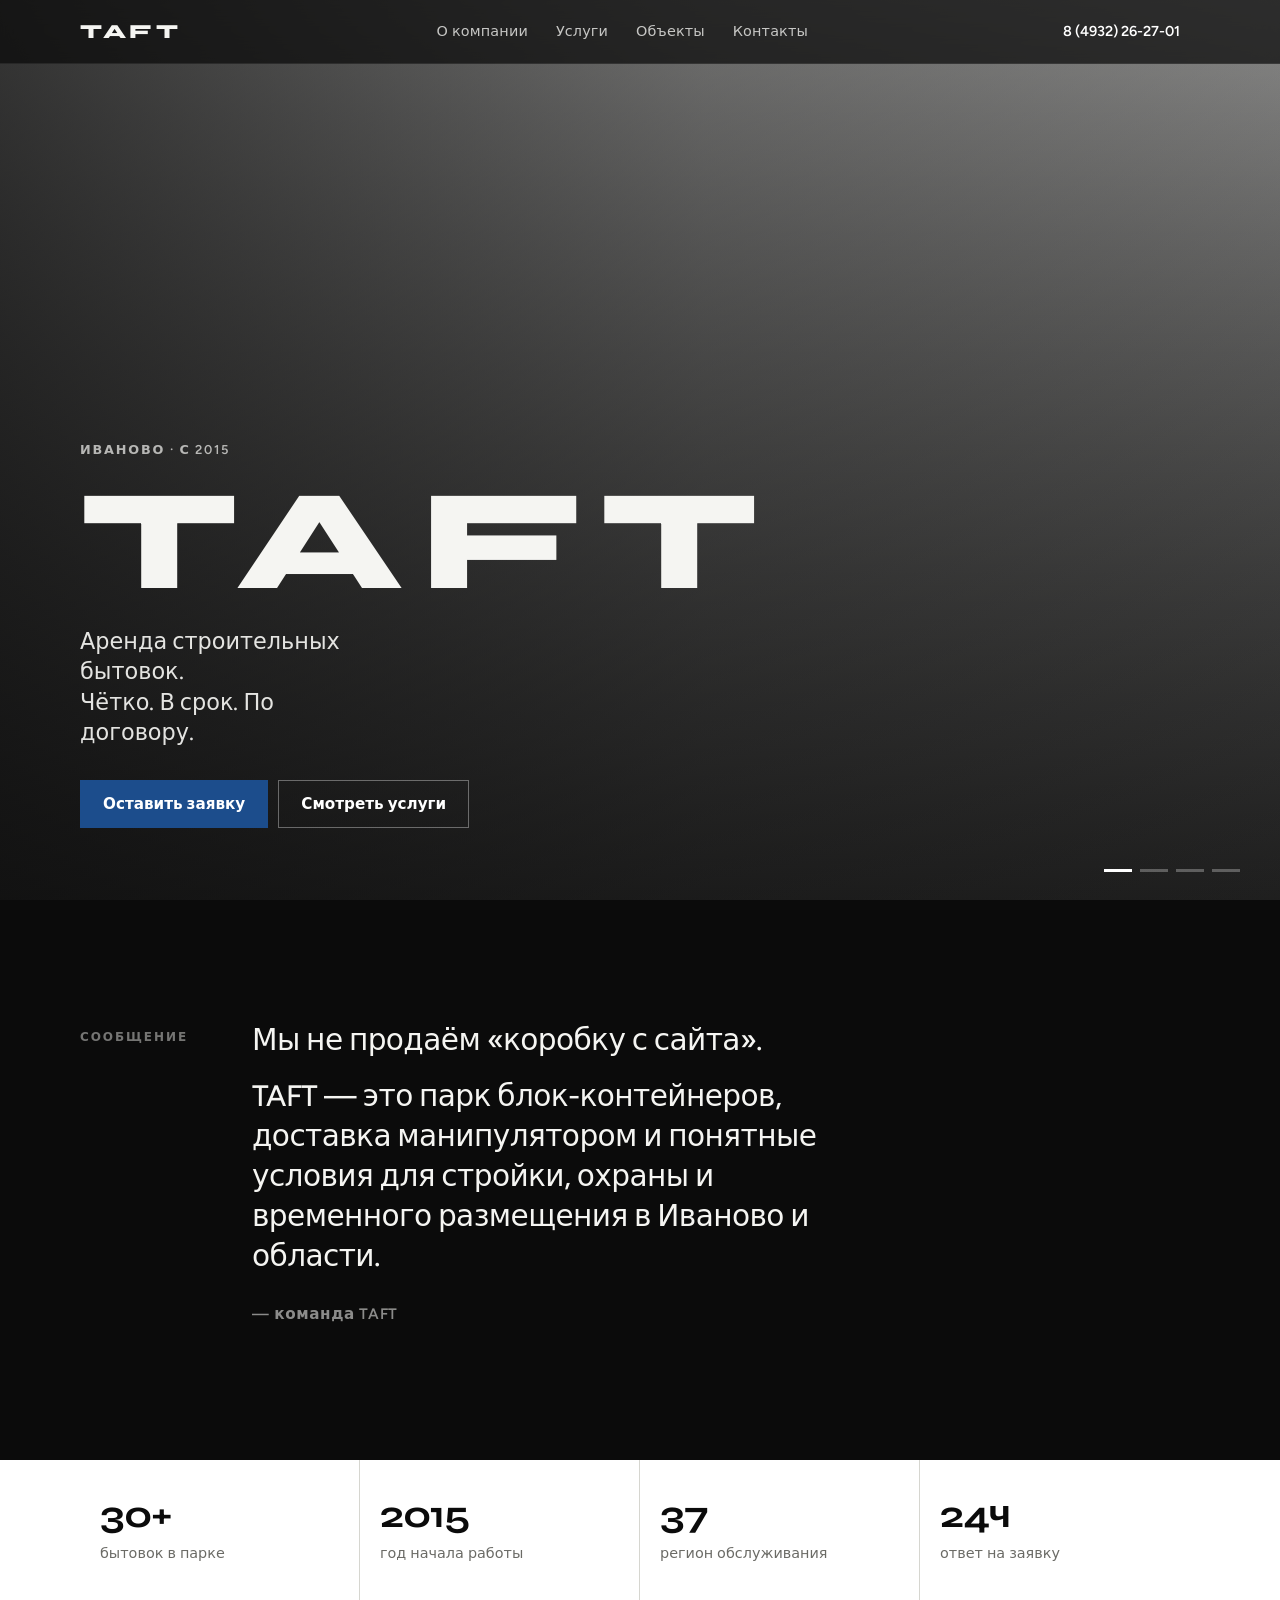
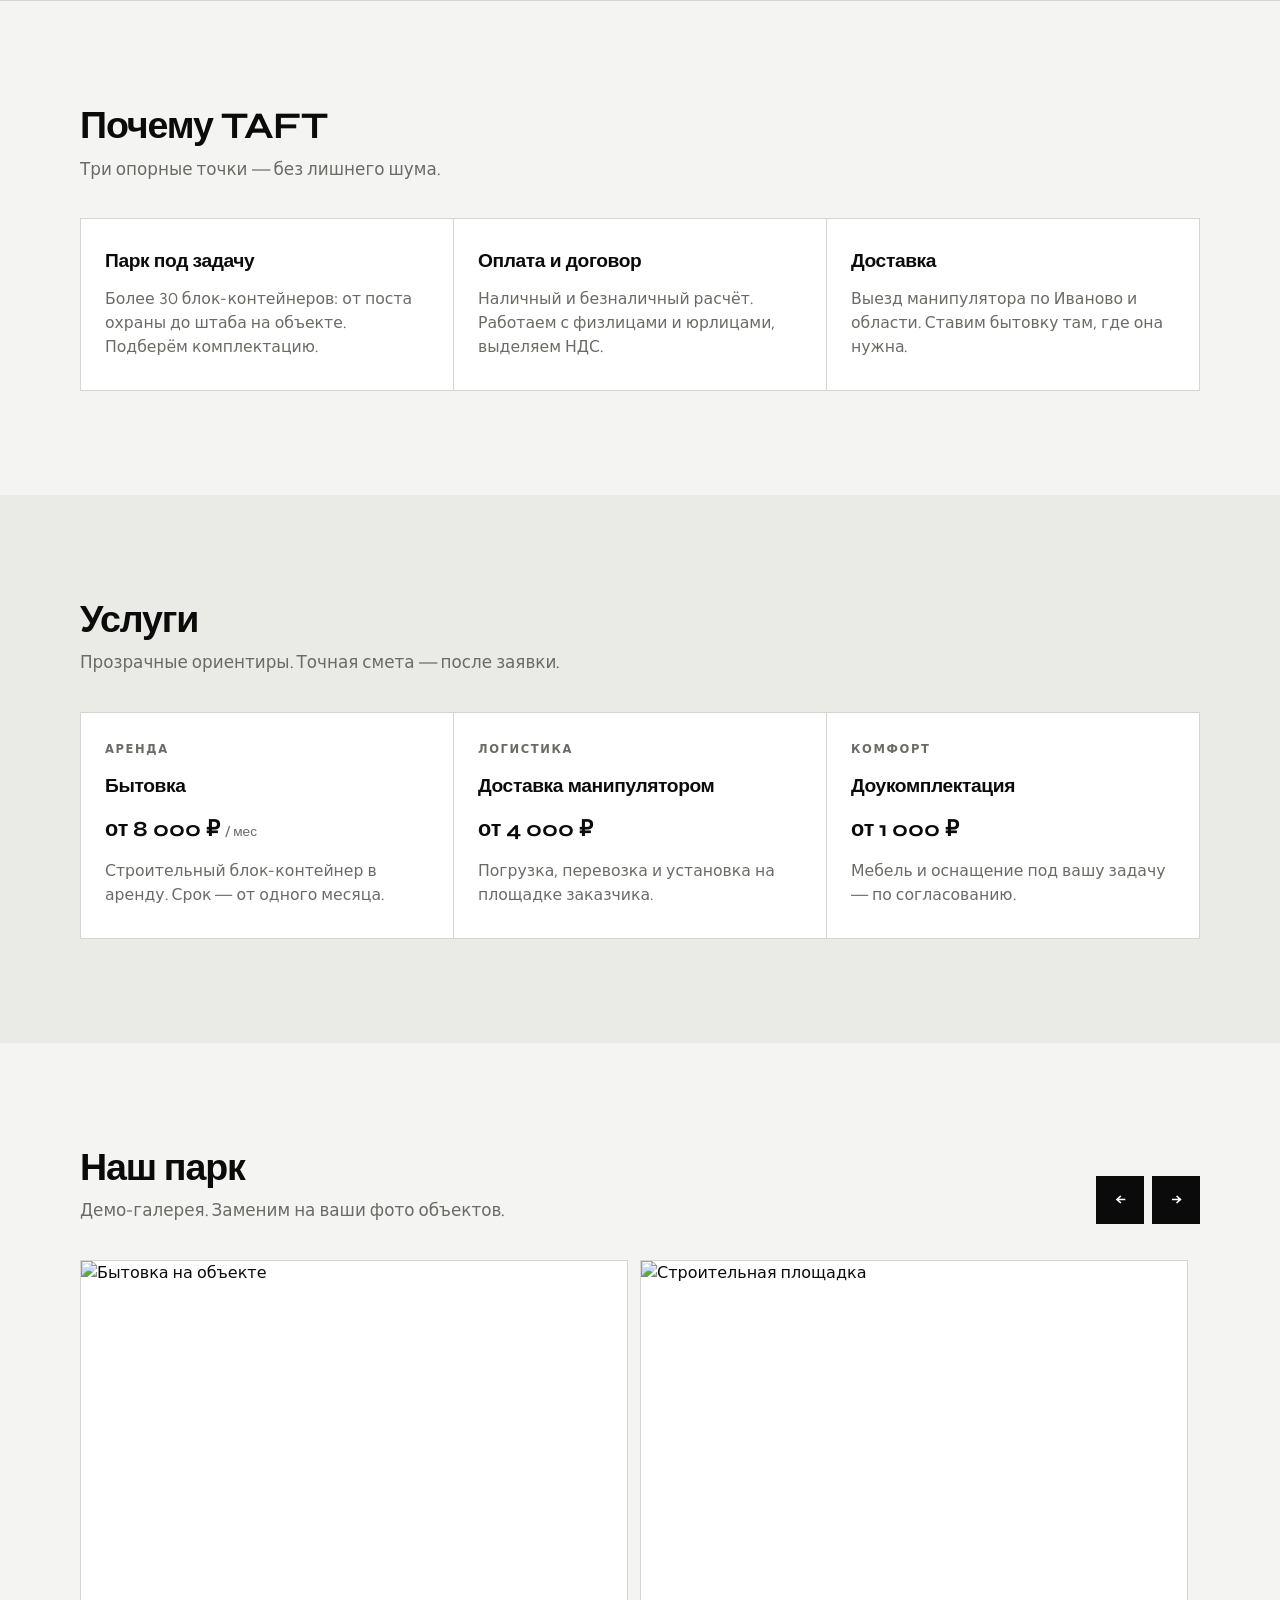
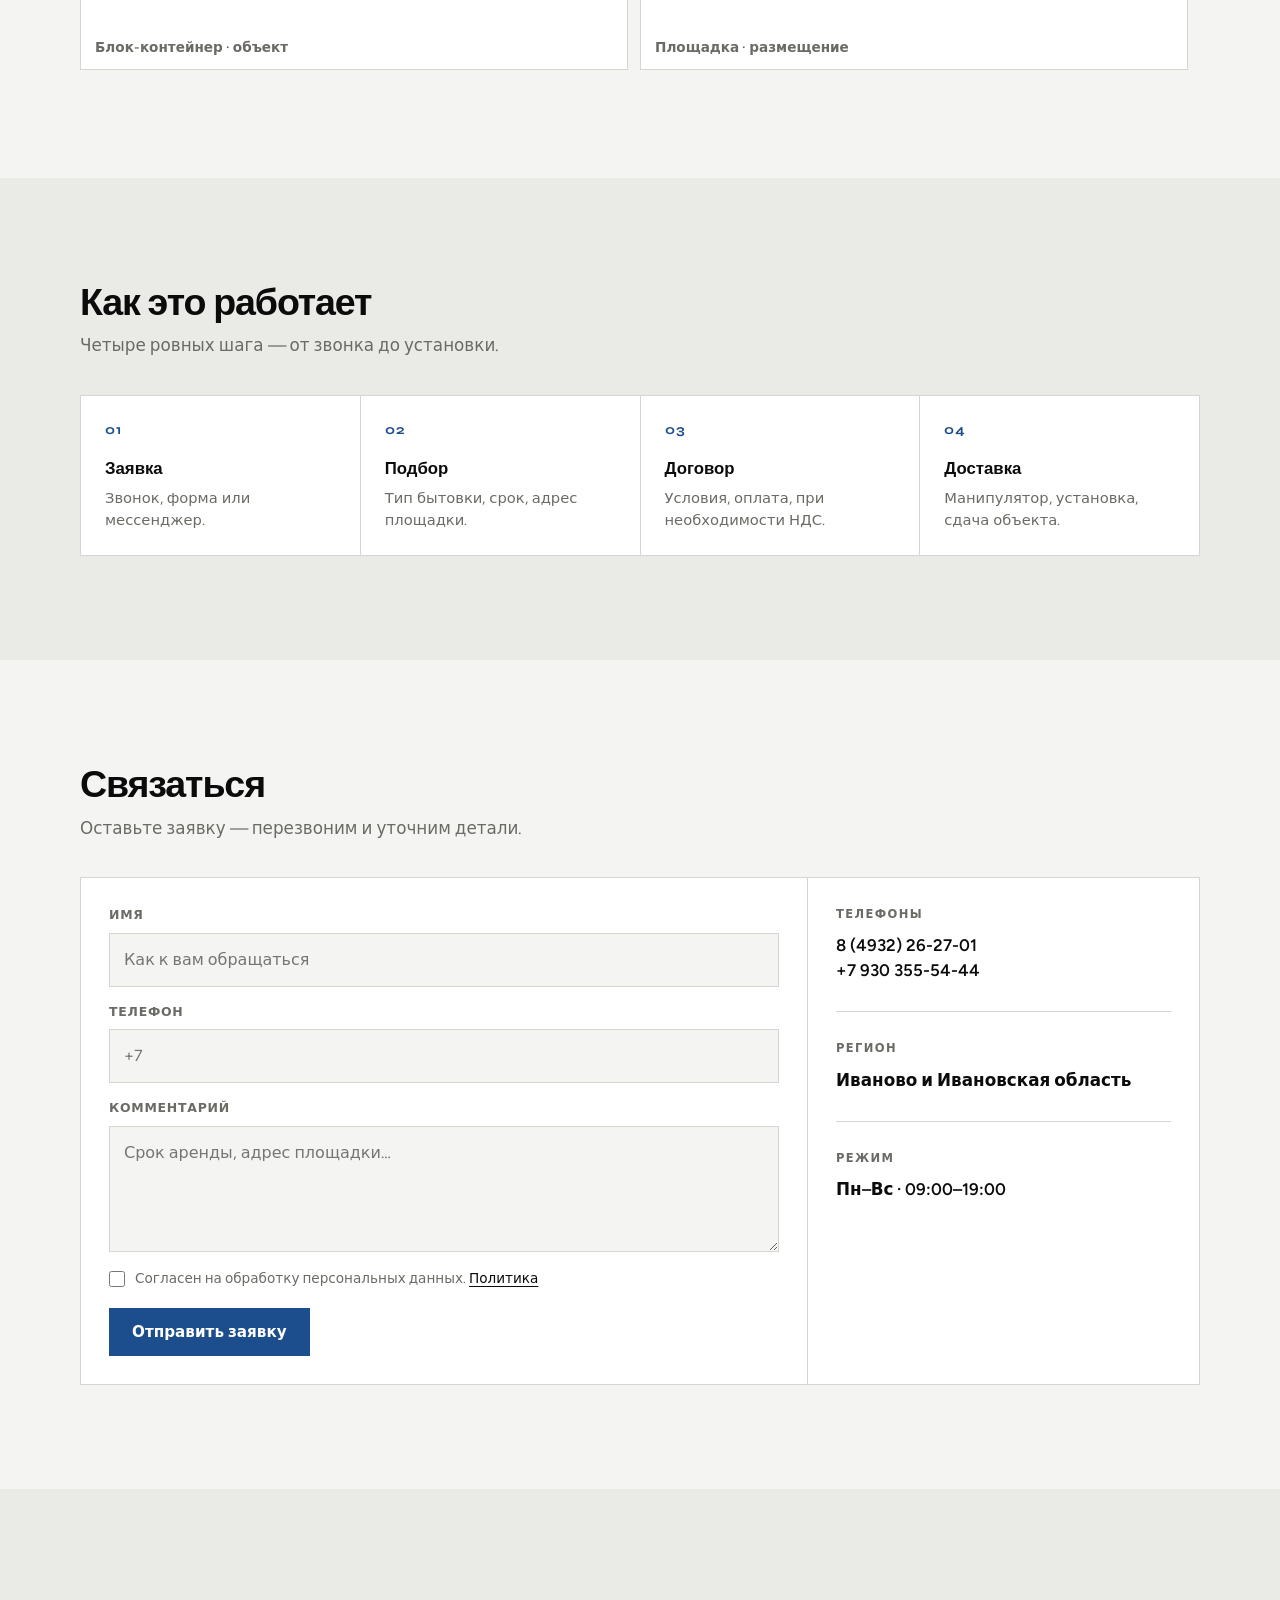
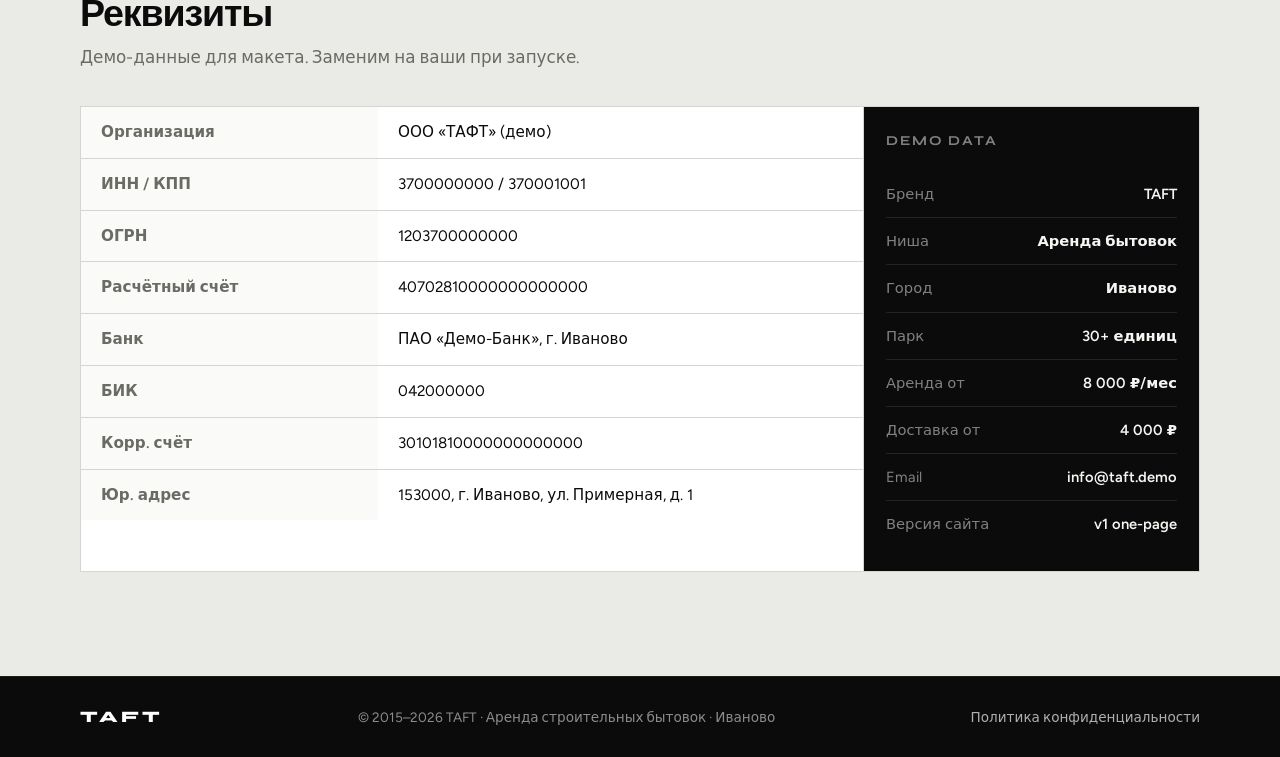
==== site/index.html @ ec259c50 "bitovka37 start" ====
<!DOCTYPE html>
<html lang="ru">
<head>
  <meta charset="utf-8" />
  <meta name="viewport" content="width=device-width, initial-scale=1" />
  <meta name="description" content="TAFT — аренда строительных бытовок в Иваново и области. Доставка, договор, НДС." />
  <title>TAFT — аренда бытовок в Иваново</title>
  <link rel="preconnect" href="https://fonts.googleapis.com" />
  <link rel="preconnect" href="https://fonts.gstatic.com" crossorigin />
  <link href="https://fonts.googleapis.com/css2?family=Figtree:wght@400;500;600;700&family=Syne:wght@600;700;800&display=swap" rel="stylesheet" />
  <link rel="stylesheet" href="css/styles.css" />
</head>
<body>
  <header class="header" id="header">
    <div class="header__inner">
      <a class="logo" href="#top" aria-label="TAFT — на главную">TAFT</a>
      <nav class="nav" id="nav" aria-label="Основное меню">
        <a href="#about">О компании</a>
        <a href="#services">Услуги</a>
        <a href="#fleet">Объекты</a>
        <a href="#contact">Контакты</a>
      </nav>
      <a class="header__phone" href="tel:+74932262701">8 (4932) 26-27-01</a>
      <button class="nav-toggle" type="button" aria-expanded="false" aria-controls="nav" aria-label="Меню">
        <span></span><span></span>
      </button>
    </div>
  </header>

  <main id="top">
    <!-- HERO + background carousel -->
    <section class="hero" aria-label="Главный экран">
      <div class="hero__carousel" aria-hidden="true">
        <div class="hero__slide is-active" style="--img:url('https://images.unsplash.com/photo-1504307651254-35680f356dfd?auto=format&fit=crop&w=2000&q=80')"></div>
        <div class="hero__slide" style="--img:url('https://images.unsplash.com/photo-1541888946425-d81bb19240f5?auto=format&fit=crop&w=2000&q=80')"></div>
        <div class="hero__slide" style="--img:url('https://images.unsplash.com/photo-1503387762-592deb58ef4e?auto=format&fit=crop&w=2000&q=80')"></div>
        <div class="hero__slide" style="--img:url('https://images.unsplash.com/photo-1486406146926-c627a92ad1ab?auto=format&fit=crop&w=2000&q=80')"></div>
      </div>
      <div class="hero__veil"></div>
      <div class="hero__content">
        <p class="hero__eyebrow">Иваново · с 2015</p>
        <h1 class="hero__brand">TAFT</h1>
        <p class="hero__tagline">Аренда строительных бытовок.<br />Чётко. В срок. По договору.</p>
        <div class="hero__actions">
          <a class="btn btn--primary" href="#contact">Оставить заявку</a>
          <a class="btn btn--ghost" href="#services">Смотреть услуги</a>
        </div>
      </div>
      <div class="hero__dots" role="tablist" aria-label="Слайды фона"></div>
    </section>

    <!-- MESSAGE -->
    <section class="message" id="about">
      <div class="shell">
        <div class="message__grid">
          <div class="message__label">Сообщение</div>
          <blockquote class="message__text">
            <p>Мы не продаём «коробку с сайта».</p>
            <p>TAFT — это парк блок-контейнеров, доставка манипулятором и понятные условия для стройки, охраны и временного размещения в Иваново и области.</p>
            <p class="message__sign">— команда TAFT</p>
          </blockquote>
        </div>
      </div>
    </section>

    <!-- STATS / FILL -->
    <section class="stats" aria-label="Цифры">
      <div class="shell stats__grid">
        <div class="stat">
          <div class="stat__num">30+</div>
          <div class="stat__cap">бытовок в парке</div>
        </div>
        <div class="stat">
          <div class="stat__num">2015</div>
          <div class="stat__cap">год начала работы</div>
        </div>
        <div class="stat">
          <div class="stat__num">37</div>
          <div class="stat__cap">регион обслуживания</div>
        </div>
        <div class="stat">
          <div class="stat__num">24ч</div>
          <div class="stat__cap">ответ на заявку</div>
        </div>
      </div>
    </section>

    <!-- ADVANTAGES -->
    <section class="section" id="advantages">
      <div class="shell">
        <header class="section__head">
          <h2 class="section__title">Почему TAFT</h2>
          <p class="section__lead">Три опорные точки — без лишнего шума.</p>
        </header>
        <div class="cards cards--3">
          <article class="card">
            <h3 class="card__title">Парк под задачу</h3>
            <p class="card__text">Более 30 блок-контейнеров: от поста охраны до штаба на объекте. Подберём комплектацию.</p>
          </article>
          <article class="card">
            <h3 class="card__title">Оплата и договор</h3>
            <p class="card__text">Наличный и безналичный расчёт. Работаем с физлицами и юрлицами, выделяем НДС.</p>
          </article>
          <article class="card">
            <h3 class="card__title">Доставка</h3>
            <p class="card__text">Выезд манипулятора по Иваново и области. Ставим бытовку там, где она нужна.</p>
          </article>
        </div>
      </div>
    </section>

    <!-- SERVICES -->
    <section class="section section--alt" id="services">
      <div class="shell">
        <header class="section__head">
          <h2 class="section__title">Услуги</h2>
          <p class="section__lead">Прозрачные ориентиры. Точная смета — после заявки.</p>
        </header>
        <div class="cards cards--3">
          <article class="card card--service">
            <p class="card__kicker">Аренда</p>
            <h3 class="card__title">Бытовка</h3>
            <p class="card__price">от 8 000 ₽ <span>/ мес</span></p>
            <p class="card__text">Строительный блок-контейнер в аренду. Срок — от одного месяца.</p>
          </article>
          <article class="card card--service">
            <p class="card__kicker">Логистика</p>
            <h3 class="card__title">Доставка манипулятором</h3>
            <p class="card__price">от 4 000 ₽</p>
            <p class="card__text">Погрузка, перевозка и установка на площадке заказчика.</p>
          </article>
          <article class="card card--service">
            <p class="card__kicker">Комфорт</p>
            <h3 class="card__title">Доукомплектация</h3>
            <p class="card__price">от 1 000 ₽</p>
            <p class="card__text">Мебель и оснащение под вашу задачу — по согласованию.</p>
          </article>
        </div>
      </div>
    </section>

    <!-- FLEET / GALLERY -->
    <section class="section" id="fleet">
      <div class="shell">
        <header class="section__head section__head--row">
          <div>
            <h2 class="section__title">Наш парк</h2>
            <p class="section__lead">Демо-галерея. Заменим на ваши фото объектов.</p>
          </div>
          <div class="fleet__controls">
            <button type="button" class="btn btn--square" id="fleet-prev" aria-label="Назад">←</button>
            <button type="button" class="btn btn--square" id="fleet-next" aria-label="Вперёд">→</button>
          </div>
        </header>
        <div class="fleet" id="fleet-track">
          <figure class="fleet__item">
            <img src="https://images.unsplash.com/photo-1504307651254-35680f356dfd?auto=format&fit=crop&w=900&q=80" alt="Бытовка на объекте" width="900" height="600" loading="lazy" />
            <figcaption>Блок-контейнер · объект</figcaption>
          </figure>
          <figure class="fleet__item">
            <img src="https://images.unsplash.com/photo-1541888946425-d81bb19240f5?auto=format&fit=crop&w=900&q=80" alt="Строительная площадка" width="900" height="600" loading="lazy" />
            <figcaption>Площадка · размещение</figcaption>
          </figure>
          <figure class="fleet__item">
            <img src="https://images.unsplash.com/photo-1503387762-592deb58ef4e?auto=format&fit=crop&w=900&q=80" alt="Модульная конструкция" width="900" height="600" loading="lazy" />
            <figcaption>Модуль · штаб</figcaption>
          </figure>
          <figure class="fleet__item">
            <img src="https://images.unsplash.com/photo-1486406146926-c627a92ad1ab?auto=format&fit=crop&w=900&q=80" alt="Городская застройка" width="900" height="600" loading="lazy" />
            <figcaption>Город · сопровождение</figcaption>
          </figure>
        </div>
      </div>
    </section>

    <!-- STEPS -->
    <section class="section section--alt">
      <div class="shell">
        <header class="section__head">
          <h2 class="section__title">Как это работает</h2>
          <p class="section__lead">Четыре ровных шага — от звонка до установки.</p>
        </header>
        <ol class="steps">
          <li class="steps__item"><span class="steps__num">01</span><div><strong>Заявка</strong><p>Звонок, форма или мессенджер.</p></div></li>
          <li class="steps__item"><span class="steps__num">02</span><div><strong>Подбор</strong><p>Тип бытовки, срок, адрес площадки.</p></div></li>
          <li class="steps__item"><span class="steps__num">03</span><div><strong>Договор</strong><p>Условия, оплата, при необходимости НДС.</p></div></li>
          <li class="steps__item"><span class="steps__num">04</span><div><strong>Доставка</strong><p>Манипулятор, установка, сдача объекта.</p></div></li>
        </ol>
      </div>
    </section>

    <!-- CONTACT + FORM -->
    <section class="section" id="contact">
      <div class="shell">
        <header class="section__head">
          <h2 class="section__title">Связаться</h2>
          <p class="section__lead">Оставьте заявку — перезвоним и уточним детали.</p>
        </header>
        <div class="contact">
          <form class="form" id="lead-form" novalidate>
            <label class="field">
              <span>Имя</span>
              <input type="text" name="name" autocomplete="name" required placeholder="Как к вам обращаться" />
            </label>
            <label class="field">
              <span>Телефон</span>
              <input type="tel" name="phone" autocomplete="tel" required placeholder="+7" />
            </label>
            <label class="field">
              <span>Комментарий</span>
              <textarea name="message" rows="4" placeholder="Срок аренды, адрес площадки…"></textarea>
            </label>
            <label class="check">
              <input type="checkbox" name="agree" required />
              <span>Согласен на обработку персональных данных. <a href="privacy.html">Политика</a></span>
            </label>
            <button class="btn btn--primary" type="submit">Отправить заявку</button>
            <p class="form__note" id="form-note" hidden>Заявка принята (демо). Подключим отправку на почту/CRM.</p>
          </form>
          <aside class="contact__aside">
            <div class="aside-block">
              <h3>Телефоны</h3>
              <p><a href="tel:+74932262701">8 (4932) 26-27-01</a></p>
              <p><a href="tel:+79303555444">+7 930 355-54-44</a></p>
            </div>
            <div class="aside-block">
              <h3>Регион</h3>
              <p>Иваново и Ивановская область</p>
            </div>
            <div class="aside-block">
              <h3>Режим</h3>
              <p>Пн–Вс · 09:00–19:00</p>
            </div>
          </aside>
        </div>
      </div>
    </section>

    <!-- REQUISITES + DEMO DATA -->
    <section class="section section--alt" id="requisites">
      <div class="shell">
        <header class="section__head">
          <h2 class="section__title">Реквизиты</h2>
          <p class="section__lead">Демо-данные для макета. Заменим на ваши при запуске.</p>
        </header>
        <div class="props">
          <div class="props__main">
            <table class="props__table">
              <tbody>
                <tr><th>Организация</th><td>ООО «ТАФТ» (демо)</td></tr>
                <tr><th>ИНН / КПП</th><td>3700000000 / 370001001</td></tr>
                <tr><th>ОГРН</th><td>1203700000000</td></tr>
                <tr><th>Расчётный счёт</th><td>40702810000000000000</td></tr>
                <tr><th>Банк</th><td>ПАО «Демо-Банк», г. Иваново</td></tr>
                <tr><th>БИК</th><td>042000000</td></tr>
                <tr><th>Корр. счёт</th><td>30101810000000000000</td></tr>
                <tr><th>Юр. адрес</th><td>153000, г. Иваново, ул. Примерная, д. 1</td></tr>
              </tbody>
            </table>
          </div>
          <aside class="props__side">
            <h3>Demo data</h3>
            <ul class="props__list">
              <li><span>Бренд</span><strong>TAFT</strong></li>
              <li><span>Ниша</span><strong>Аренда бытовок</strong></li>
              <li><span>Город</span><strong>Иваново</strong></li>
              <li><span>Парк</span><strong>30+ единиц</strong></li>
              <li><span>Аренда от</span><strong>8 000 ₽/мес</strong></li>
              <li><span>Доставка от</span><strong>4 000 ₽</strong></li>
              <li><span>Email</span><strong>info@taft.demo</strong></li>
              <li><span>Версия сайта</span><strong>v1 one-page</strong></li>
            </ul>
          </aside>
        </div>
      </div>
    </section>
  </main>

  <footer class="footer">
    <div class="shell footer__inner">
      <a class="logo logo--foot" href="#top">TAFT</a>
      <p class="footer__copy">© 2015–2026 TAFT · Аренда строительных бытовок · Иваново</p>
      <a class="footer__link" href="privacy.html">Политика конфиденциальности</a>
    </div>
  </footer>

  <script src="js/main.js"></script>
</body>
</html>
---- site/css/styles.css ----
/* TAFT — square, calm, Apple-like density without chrome clutter */
:root {
  --ink: #0b0b0b;
  --ink-2: #1a1a1a;
  --paper: #f4f4f2;
  --paper-2: #eaeae6;
  --muted: #6b6b66;
  --line: #d6d6d0;
  --accent: #1c4d8c;
  --accent-ink: #ffffff;
  --hero-fg: #f5f5f2;
  --shell: 1120px;
  --pad: clamp(16px, 4vw, 40px);
  --header-h: 64px;
  --ease: cubic-bezier(0.22, 1, 0.36, 1);
}

*,
*::before,
*::after {
  box-sizing: border-box;
  margin: 0;
}

html {
  scroll-behavior: smooth;
  scroll-padding-top: var(--header-h);
}

body {
  font-family: Figtree, system-ui, sans-serif;
  font-size: 16px;
  line-height: 1.5;
  color: var(--ink);
  background: var(--paper);
  -webkit-font-smoothing: antialiased;
  text-rendering: optimizeLegibility;
}

img {
  display: block;
  max-width: 100%;
  height: auto;
}

a {
  color: inherit;
  text-decoration-thickness: 1px;
  text-underline-offset: 3px;
}

button,
input,
textarea {
  font: inherit;
  border-radius: 0;
}

.shell {
  width: min(100% - var(--pad) * 2, var(--shell));
  margin-inline: auto;
}

/* Header */
.header {
  position: fixed;
  inset: 0 0 auto;
  z-index: 100;
  height: var(--header-h);
  background: rgba(11, 11, 11, 0.72);
  backdrop-filter: blur(12px);
  -webkit-backdrop-filter: blur(12px);
  border-bottom: 1px solid rgba(255, 255, 255, 0.08);
  transition: background 0.35s var(--ease), border-color 0.35s var(--ease);
}

.header.is-solid {
  background: rgba(11, 11, 11, 0.94);
  border-bottom-color: rgba(255, 255, 255, 0.12);
}

.header__inner {
  width: min(100% - var(--pad) * 2, var(--shell));
  margin-inline: auto;
  height: 100%;
  display: grid;
  grid-template-columns: auto 1fr auto auto;
  align-items: center;
  gap: 20px;
}

.logo {
  font-family: Syne, sans-serif;
  font-weight: 800;
  font-size: 1.25rem;
  letter-spacing: 0.18em;
  text-decoration: none;
  color: var(--hero-fg);
}

.nav {
  display: flex;
  justify-content: center;
  gap: 28px;
}

.nav a {
  color: rgba(245, 245, 242, 0.78);
  text-decoration: none;
  font-size: 0.9rem;
  font-weight: 500;
  letter-spacing: 0.01em;
}

.nav a:hover {
  color: #fff;
}

.header__phone {
  color: #fff;
  text-decoration: none;
  font-weight: 600;
  font-size: 0.9rem;
  white-space: nowrap;
}

.nav-toggle {
  display: none;
  width: 40px;
  height: 40px;
  padding: 0;
  border: 1px solid rgba(255, 255, 255, 0.25);
  background: transparent;
  cursor: pointer;
  align-items: center;
  justify-content: center;
  flex-direction: column;
  gap: 6px;
}

.nav-toggle span {
  display: block;
  width: 18px;
  height: 1px;
  background: #fff;
}

/* Hero */
.hero {
  position: relative;
  min-height: 100vh;
  min-height: 100dvh;
  display: grid;
  align-items: end;
  color: var(--hero-fg);
  overflow: hidden;
}

.hero__carousel,
.hero__slide,
.hero__veil {
  position: absolute;
  inset: 0;
}

.hero__slide {
  background:
    linear-gradient(180deg, rgba(0, 0, 0, 0.15), rgba(0, 0, 0, 0.55)),
    var(--img) center / cover no-repeat;
  opacity: 0;
  transition: opacity 1.1s var(--ease);
}

.hero__slide.is-active {
  opacity: 1;
}

.hero__veil {
  background:
    linear-gradient(90deg, rgba(11, 11, 11, 0.72) 0%, rgba(11, 11, 11, 0.35) 55%, rgba(11, 11, 11, 0.2) 100%),
    linear-gradient(180deg, rgba(11, 11, 11, 0.2) 0%, rgba(11, 11, 11, 0.75) 100%);
  pointer-events: none;
}

.hero__content {
  position: relative;
  z-index: 2;
  width: min(100% - var(--pad) * 2, var(--shell));
  margin: 0 auto;
  padding: calc(var(--header-h) + 48px) 0 72px;
}

.hero__eyebrow {
  font-size: 0.8rem;
  font-weight: 600;
  letter-spacing: 0.14em;
  text-transform: uppercase;
  opacity: 0.7;
  margin-bottom: 18px;
}

.hero__brand {
  font-family: Syne, sans-serif;
  font-weight: 800;
  font-size: clamp(4.5rem, 16vw, 9rem);
  line-height: 0.9;
  letter-spacing: 0.12em;
  margin-bottom: 20px;
}

.hero__tagline {
  font-size: clamp(1.1rem, 2.2vw, 1.4rem);
  font-weight: 500;
  max-width: 22ch;
  line-height: 1.35;
  margin-bottom: 32px;
  opacity: 0.92;
}

.hero__actions {
  display: flex;
  flex-wrap: wrap;
  gap: 10px;
}

.hero__dots {
  position: absolute;
  z-index: 3;
  right: var(--pad);
  bottom: 28px;
  display: flex;
  gap: 8px;
}

.hero__dot {
  width: 28px;
  height: 3px;
  border: 0;
  padding: 0;
  background: rgba(255, 255, 255, 0.28);
  cursor: pointer;
}

.hero__dot.is-active {
  background: #fff;
}

/* Buttons — square */
.btn {
  display: inline-flex;
  align-items: center;
  justify-content: center;
  min-height: 48px;
  padding: 0 22px;
  border: 1px solid transparent;
  font-weight: 600;
  font-size: 0.95rem;
  text-decoration: none;
  cursor: pointer;
  transition: background 0.2s var(--ease), color 0.2s var(--ease), border-color 0.2s var(--ease);
}

.btn--primary {
  background: var(--accent);
  color: var(--accent-ink);
}

.btn--primary:hover {
  background: #163f73;
}

.btn--ghost {
  background: transparent;
  color: #fff;
  border-color: rgba(255, 255, 255, 0.35);
}

.btn--ghost:hover {
  border-color: #fff;
}

.btn--square {
  width: 48px;
  min-height: 48px;
  padding: 0;
  background: var(--ink);
  color: #fff;
  border: 1px solid var(--ink);
}

.btn--square:hover {
  background: #333;
}

/* Message */
.message {
  background: var(--ink);
  color: var(--hero-fg);
  padding: clamp(64px, 10vw, 120px) 0;
}

.message__grid {
  display: grid;
  grid-template-columns: 140px 1fr;
  gap: 32px;
  align-items: start;
}

.message__label {
  font-size: 0.75rem;
  font-weight: 700;
  letter-spacing: 0.16em;
  text-transform: uppercase;
  opacity: 0.45;
  padding-top: 8px;
}

.message__text {
  border: 0;
  max-width: 38rem;
}

.message__text p {
  font-size: clamp(1.35rem, 2.6vw, 1.85rem);
  font-weight: 500;
  line-height: 1.35;
  letter-spacing: -0.02em;
  margin-bottom: 1rem;
}

.message__sign {
  margin-top: 28px !important;
  font-size: 0.95rem !important;
  font-weight: 600 !important;
  letter-spacing: 0.04em !important;
  opacity: 0.55;
}

/* Stats */
.stats {
  border-bottom: 1px solid var(--line);
  background: #fff;
}

.stats__grid {
  display: grid;
  grid-template-columns: repeat(4, 1fr);
}

.stat {
  padding: 36px 20px;
  border-right: 1px solid var(--line);
  text-align: left;
}

.stat:last-child {
  border-right: 0;
}

.stat__num {
  font-family: Syne, sans-serif;
  font-weight: 700;
  font-size: clamp(1.8rem, 3vw, 2.4rem);
  letter-spacing: -0.03em;
  line-height: 1;
  margin-bottom: 8px;
}

.stat__cap {
  color: var(--muted);
  font-size: 0.9rem;
}

/* Sections */
.section {
  padding: clamp(64px, 9vw, 104px) 0;
  background: var(--paper);
}

.section--alt {
  background: var(--paper-2);
}

.section__head {
  margin-bottom: 36px;
  max-width: 36rem;
}

.section__head--row {
  display: flex;
  align-items: flex-end;
  justify-content: space-between;
  gap: 20px;
  max-width: none;
}

.section__title {
  font-family: Syne, sans-serif;
  font-weight: 700;
  font-size: clamp(1.75rem, 3vw, 2.35rem);
  letter-spacing: -0.03em;
  line-height: 1.1;
  margin-bottom: 10px;
}

.section__lead {
  color: var(--muted);
  font-size: 1.05rem;
}

.fleet__controls {
  display: flex;
  gap: 8px;
  flex-shrink: 0;
}

/* Cards — square grid */
.cards {
  display: grid;
  gap: 1px;
  background: var(--line);
  border: 1px solid var(--line);
}

.cards--3 {
  grid-template-columns: repeat(3, 1fr);
}

.card {
  background: #fff;
  padding: 28px 24px 32px;
  min-height: 100%;
}

.card__kicker {
  font-size: 0.72rem;
  font-weight: 700;
  letter-spacing: 0.14em;
  text-transform: uppercase;
  color: var(--muted);
  margin-bottom: 14px;
}

.card__title {
  font-family: Syne, sans-serif;
  font-size: 1.2rem;
  font-weight: 700;
  letter-spacing: -0.02em;
  margin-bottom: 12px;
}

.card__price {
  font-family: Syne, sans-serif;
  font-size: 1.35rem;
  font-weight: 700;
  margin-bottom: 14px;
}

.card__price span {
  font-family: Figtree, sans-serif;
  font-size: 0.85rem;
  font-weight: 500;
  color: var(--muted);
}

.card__text {
  color: var(--muted);
  font-size: 0.98rem;
}

/* Fleet */
.fleet {
  display: grid;
  grid-auto-flow: column;
  grid-auto-columns: calc((100% - 24px) / 2);
  gap: 12px;
  overflow-x: auto;
  scroll-snap-type: x mandatory;
  scrollbar-width: none;
  padding-bottom: 4px;
}

.fleet::-webkit-scrollbar {
  display: none;
}

.fleet__item {
  scroll-snap-align: start;
  background: #fff;
  border: 1px solid var(--line);
}

.fleet__item img {
  width: 100%;
  aspect-ratio: 3 / 2;
  object-fit: cover;
}

.fleet__item figcaption {
  padding: 12px 14px;
  font-size: 0.85rem;
  font-weight: 600;
  color: var(--muted);
}

/* Steps */
.steps {
  list-style: none;
  display: grid;
  grid-template-columns: repeat(4, 1fr);
  gap: 1px;
  background: var(--line);
  border: 1px solid var(--line);
  padding: 0;
}

.steps__item {
  background: #fff;
  padding: 24px;
  display: grid;
  gap: 16px;
  align-content: start;
}

.steps__num {
  font-family: Syne, sans-serif;
  font-weight: 700;
  font-size: 0.85rem;
  letter-spacing: 0.08em;
  color: var(--accent);
}

.steps__item strong {
  display: block;
  font-family: Syne, sans-serif;
  font-size: 1.05rem;
  margin-bottom: 6px;
}

.steps__item p {
  color: var(--muted);
  font-size: 0.92rem;
}

/* Contact */
.contact {
  display: grid;
  grid-template-columns: 1.3fr 0.7fr;
  gap: 1px;
  background: var(--line);
  border: 1px solid var(--line);
}

.form,
.contact__aside {
  background: #fff;
  padding: 28px;
}

.field {
  display: grid;
  gap: 8px;
  margin-bottom: 16px;
}

.field span {
  font-size: 0.78rem;
  font-weight: 700;
  letter-spacing: 0.06em;
  text-transform: uppercase;
  color: var(--muted);
}

.field input,
.field textarea {
  width: 100%;
  border: 1px solid var(--line);
  background: var(--paper);
  padding: 14px 14px;
  color: var(--ink);
  outline: none;
}

.field input:focus,
.field textarea:focus {
  border-color: var(--ink);
}

.check {
  display: flex;
  gap: 10px;
  align-items: flex-start;
  font-size: 0.85rem;
  color: var(--muted);
  margin: 8px 0 20px;
}

.check input {
  margin-top: 3px;
  width: 16px;
  height: 16px;
  flex-shrink: 0;
}

.check a {
  color: var(--ink);
}

.form__note {
  margin-top: 14px;
  font-size: 0.9rem;
  color: var(--accent);
  font-weight: 600;
}

.aside-block + .aside-block {
  margin-top: 28px;
  padding-top: 28px;
  border-top: 1px solid var(--line);
}

.aside-block h3 {
  font-size: 0.72rem;
  letter-spacing: 0.12em;
  text-transform: uppercase;
  color: var(--muted);
  margin-bottom: 10px;
}

.aside-block p {
  font-weight: 600;
  font-size: 1.05rem;
}

.aside-block a {
  text-decoration: none;
}

.aside-block a:hover {
  text-decoration: underline;
}

/* Requisites + demo side */
.props {
  display: grid;
  grid-template-columns: 1.4fr 0.6fr;
  gap: 1px;
  background: var(--line);
  border: 1px solid var(--line);
}

.props__main,
.props__side {
  background: #fff;
  padding: 0;
}

.props__table {
  width: 100%;
  border-collapse: collapse;
}

.props__table th,
.props__table td {
  text-align: left;
  padding: 14px 20px;
  border-bottom: 1px solid var(--line);
  vertical-align: top;
  font-size: 0.95rem;
}

.props__table tr:last-child th,
.props__table tr:last-child td {
  border-bottom: 0;
}

.props__table th {
  width: 38%;
  color: var(--muted);
  font-weight: 600;
  background: #fafaf8;
}

.props__side {
  padding: 24px 22px;
  background: var(--ink);
  color: var(--hero-fg);
}

.props__side h3 {
  font-family: Syne, sans-serif;
  font-size: 0.85rem;
  letter-spacing: 0.14em;
  text-transform: uppercase;
  opacity: 0.5;
  margin-bottom: 20px;
}

.props__list {
  list-style: none;
  padding: 0;
  display: grid;
  gap: 0;
}

.props__list li {
  display: flex;
  justify-content: space-between;
  gap: 12px;
  padding: 12px 0;
  border-bottom: 1px solid rgba(255, 255, 255, 0.1);
  font-size: 0.92rem;
}

.props__list li:last-child {
  border-bottom: 0;
}

.props__list span {
  opacity: 0.5;
}

.props__list strong {
  font-weight: 600;
  text-align: right;
}

/* Footer */
.footer {
  background: var(--ink);
  color: rgba(245, 245, 242, 0.55);
  padding: 28px 0;
  border-top: 1px solid rgba(255, 255, 255, 0.08);
}

.footer__inner {
  display: grid;
  grid-template-columns: auto 1fr auto;
  gap: 20px;
  align-items: center;
}

.logo--foot {
  color: #fff;
  font-size: 1rem;
}

.footer__copy {
  font-size: 0.85rem;
  text-align: center;
}

.footer__link {
  font-size: 0.85rem;
  color: rgba(245, 245, 242, 0.7);
  text-decoration: none;
}

.footer__link:hover {
  color: #fff;
}

/* Privacy page */
.page {
  padding: calc(var(--header-h) + 48px) 0 80px;
}

.page h1 {
  font-family: Syne, sans-serif;
  font-size: clamp(2rem, 4vw, 2.8rem);
  margin-bottom: 16px;
}

.page .lead {
  color: var(--muted);
  margin-bottom: 32px;
  max-width: 40rem;
}

.page article {
  max-width: 42rem;
  display: grid;
  gap: 16px;
}

.page h2 {
  font-family: Syne, sans-serif;
  font-size: 1.2rem;
  margin-top: 12px;
}

.page p,
.page li {
  color: var(--muted);
}

.header--light {
  background: rgba(244, 244, 242, 0.92);
  border-bottom: 1px solid var(--line);
}

.header--light .logo,
.header--light .header__phone,
.header--light .nav a {
  color: var(--ink);
}

.header--light .nav a {
  opacity: 0.7;
}

.header--light .nav-toggle {
  border-color: var(--line);
}

.header--light .nav-toggle span {
  background: var(--ink);
}

/* —— Phone: same square grid logic, stacked columns —— */
@media (max-width: 900px) {
  .header__inner {
    grid-template-columns: 1fr auto auto;
  }

  .nav {
    position: fixed;
    top: var(--header-h);
    left: 0;
    right: 0;
    display: none;
    flex-direction: column;
    gap: 0;
    background: #0b0b0b;
    border-bottom: 1px solid rgba(255, 255, 255, 0.1);
    padding: 8px 0;
  }

  .nav.is-open {
    display: flex;
  }

  .nav a {
    padding: 14px var(--pad);
    border-bottom: 1px solid rgba(255, 255, 255, 0.06);
  }

  .nav-toggle {
    display: inline-flex;
  }

  .message__grid {
    grid-template-columns: 1fr;
    gap: 16px;
  }

  .stats__grid {
    grid-template-columns: 1fr 1fr;
  }

  .stat:nth-child(2n) {
    border-right: 0;
  }

  .stat:nth-child(-n + 2) {
    border-bottom: 1px solid var(--line);
  }

  .cards--3,
  .steps,
  .contact,
  .props,
  .footer__inner {
    grid-template-columns: 1fr;
  }

  .stat,
  .steps__item,
  .card {
    border-right: 0;
  }

  .fleet {
    grid-auto-columns: 85%;
  }

  .section__head--row {
    flex-direction: column;
    align-items: flex-start;
  }

  .hero__brand {
    letter-spacing: 0.08em;
  }

  .footer__copy {
    text-align: left;
  }

  .props__table th {
    width: 42%;
  }
}

@media (max-width: 560px) {
  .header__phone {
    display: none;
  }

  .header__inner {
    grid-template-columns: 1fr auto;
  }

  .stats__grid {
    grid-template-columns: 1fr;
  }

  .stat {
    border-right: 0;
    border-bottom: 1px solid var(--line);
  }

  .stat:last-child {
    border-bottom: 0;
  }

  .hero__actions {
    flex-direction: column;
  }

  .hero__actions .btn {
    width: 100%;
  }
}

@media (prefers-reduced-motion: reduce) {
  html {
    scroll-behavior: auto;
  }

  .hero__slide {
    transition: none;
  }
}
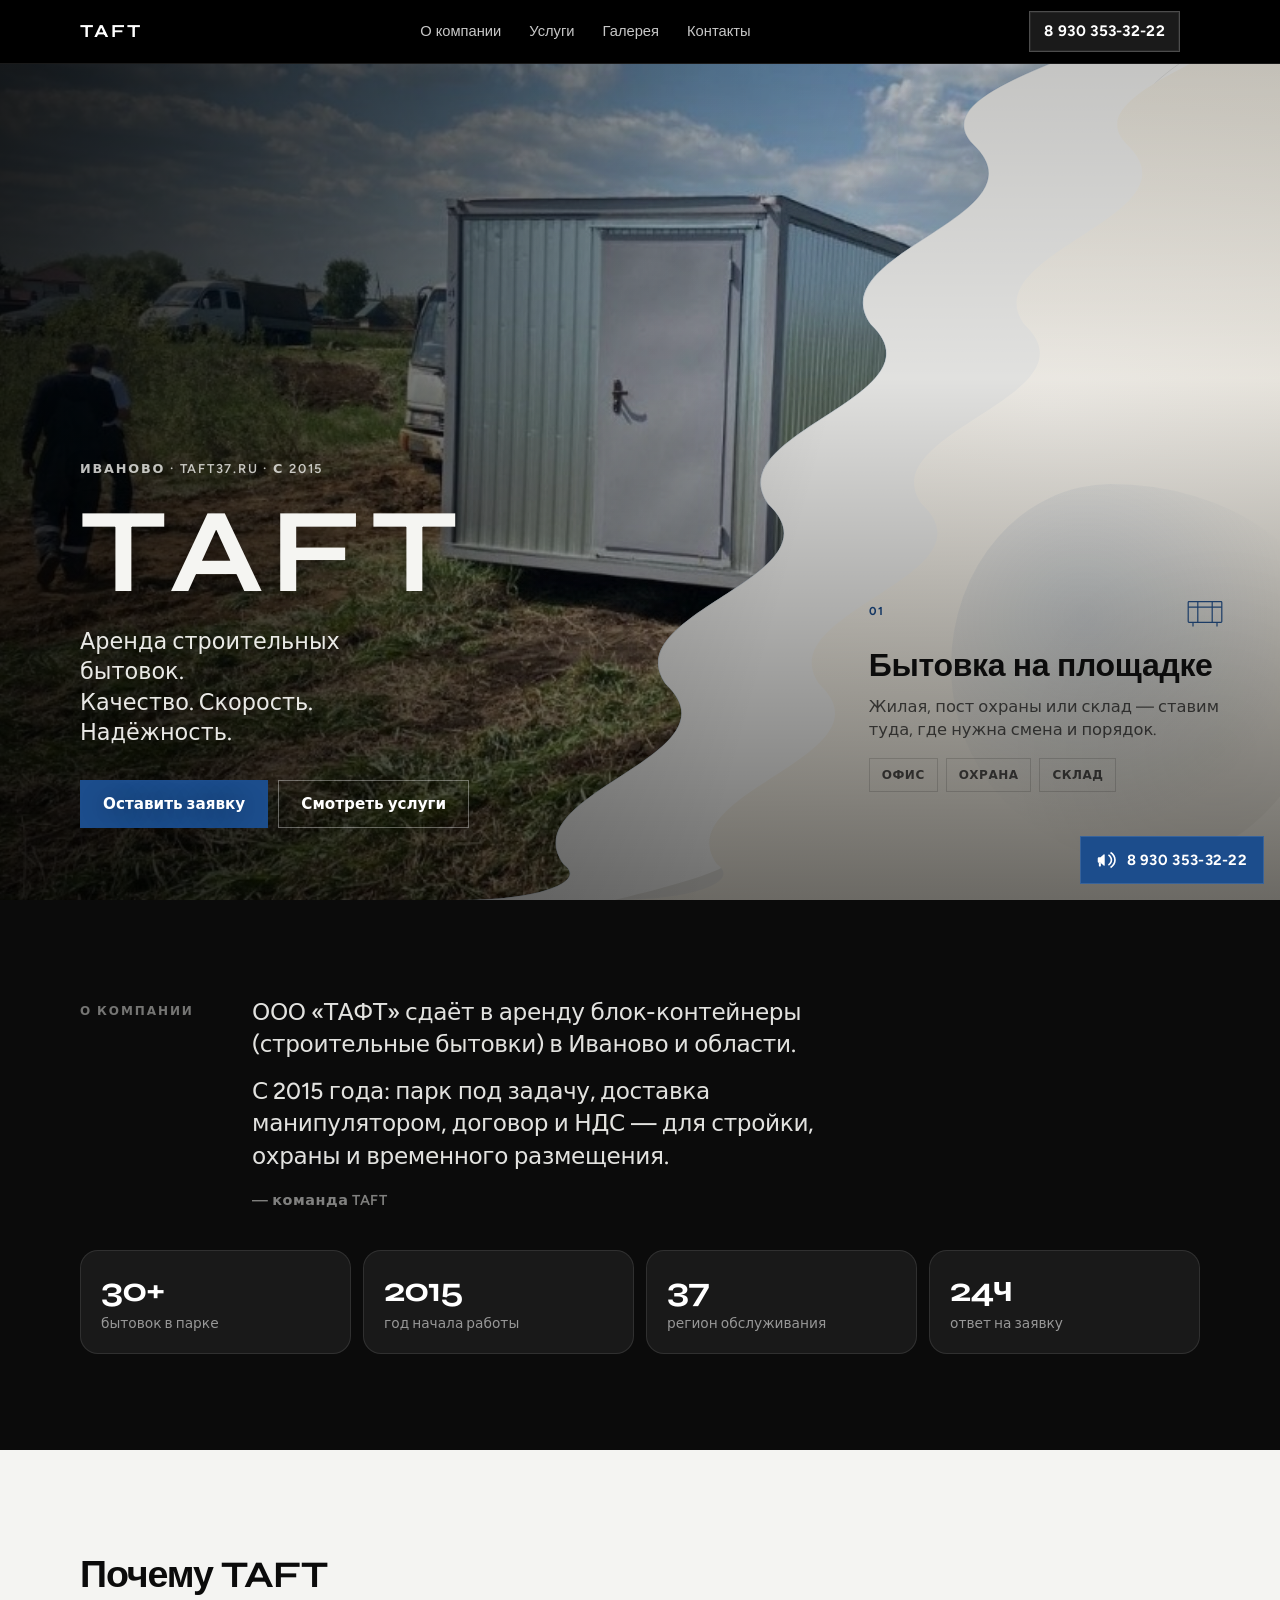
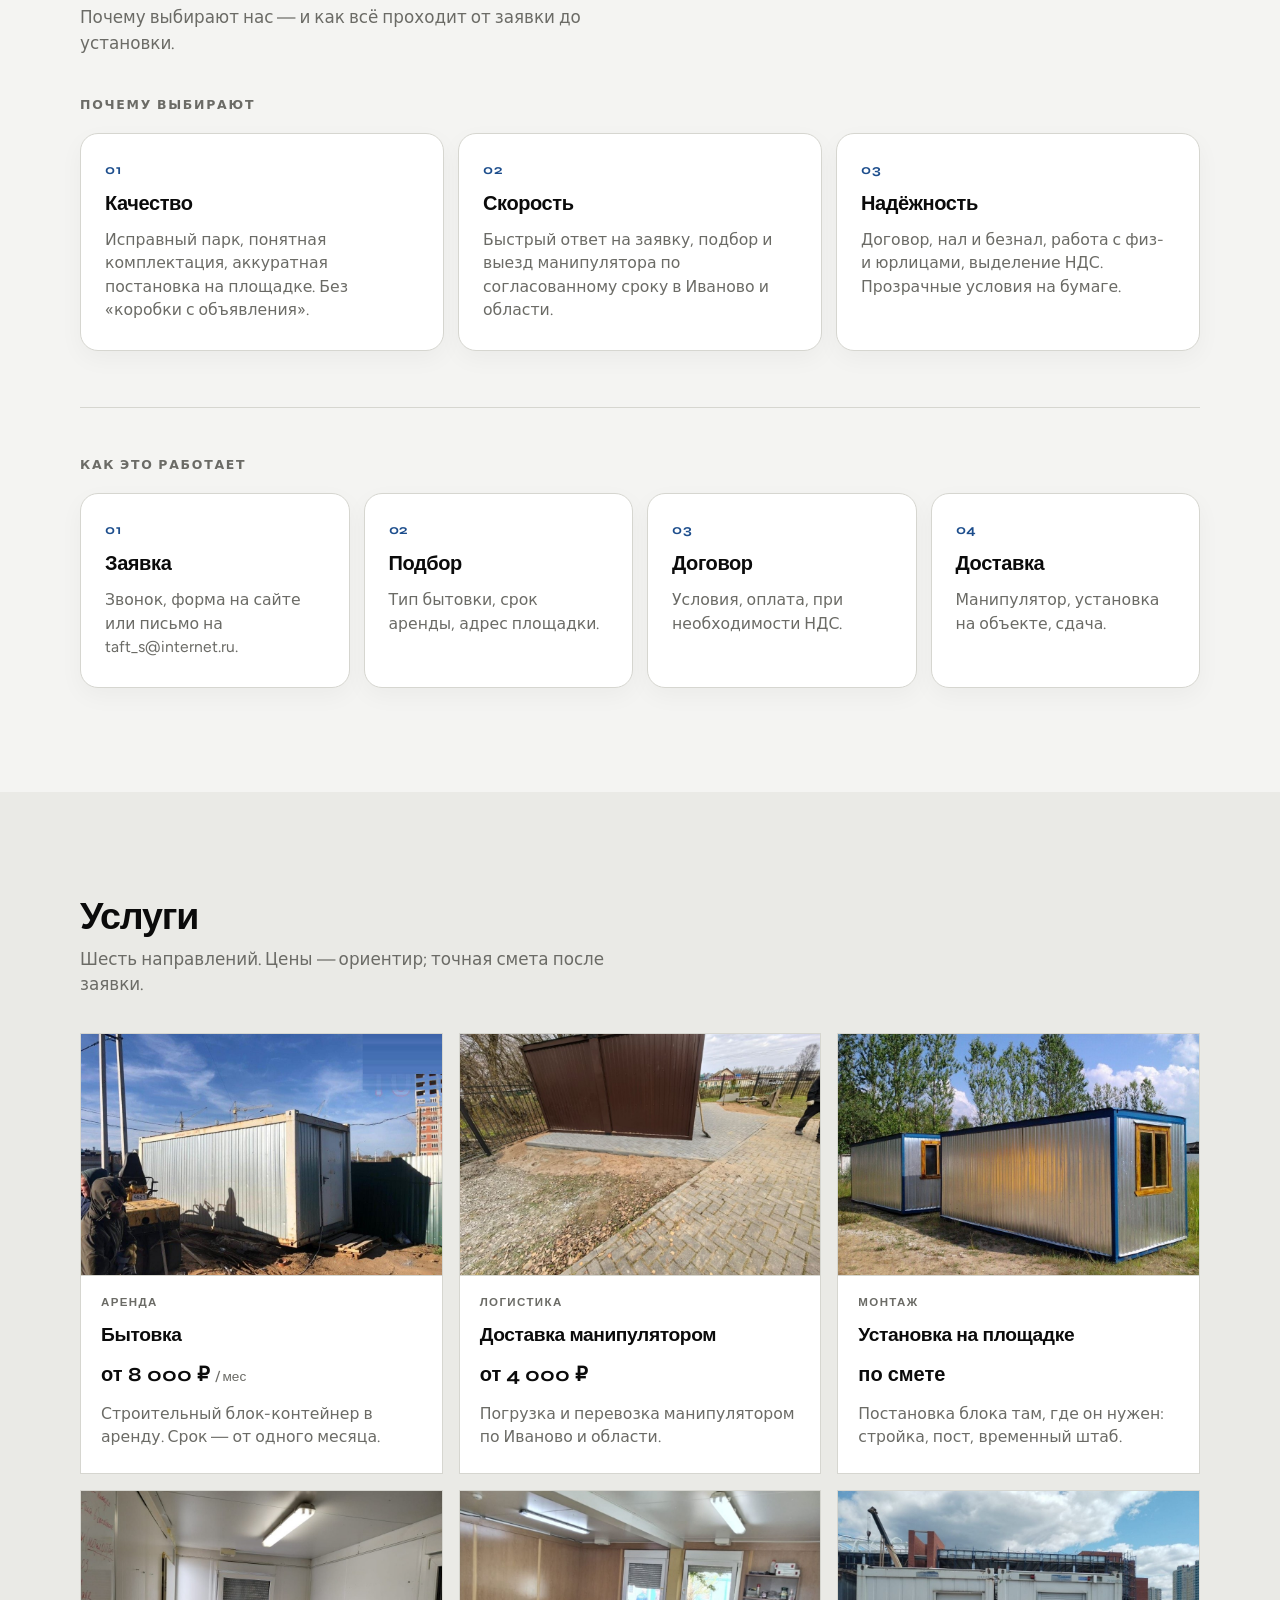
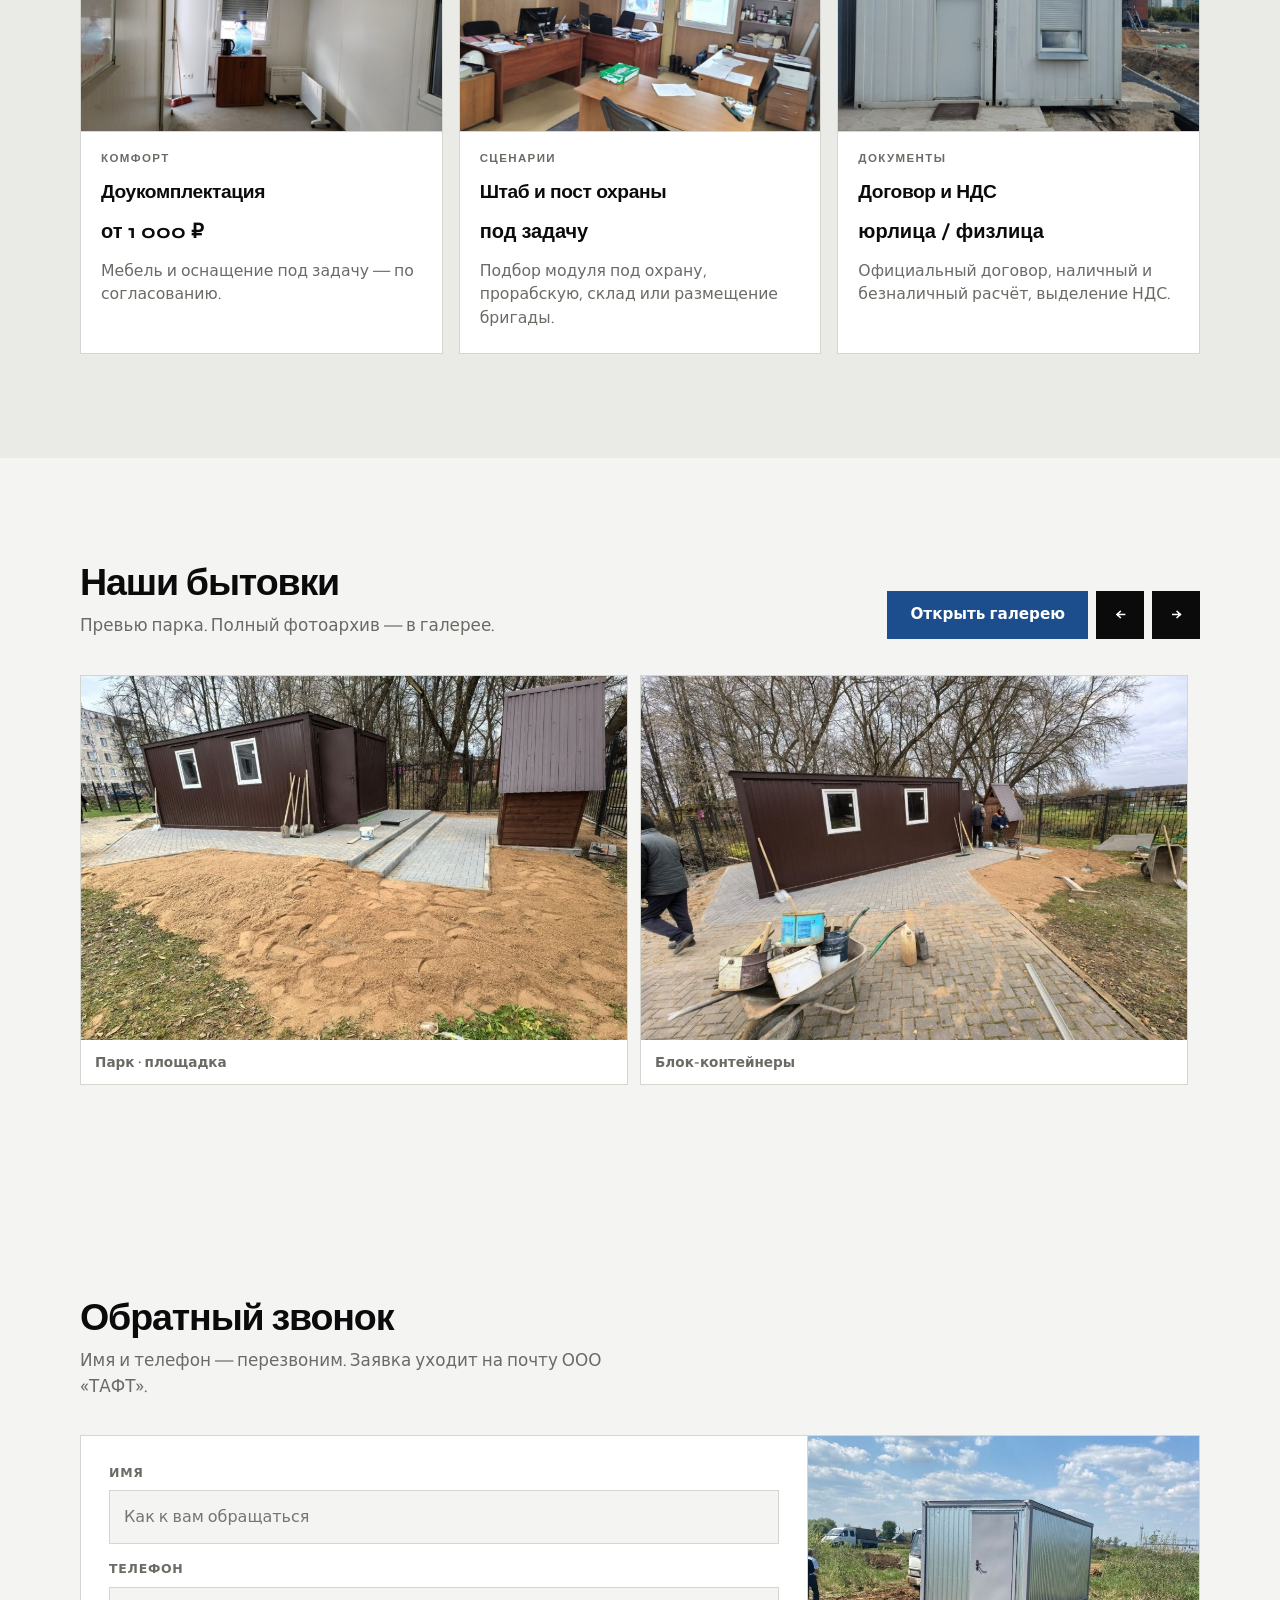
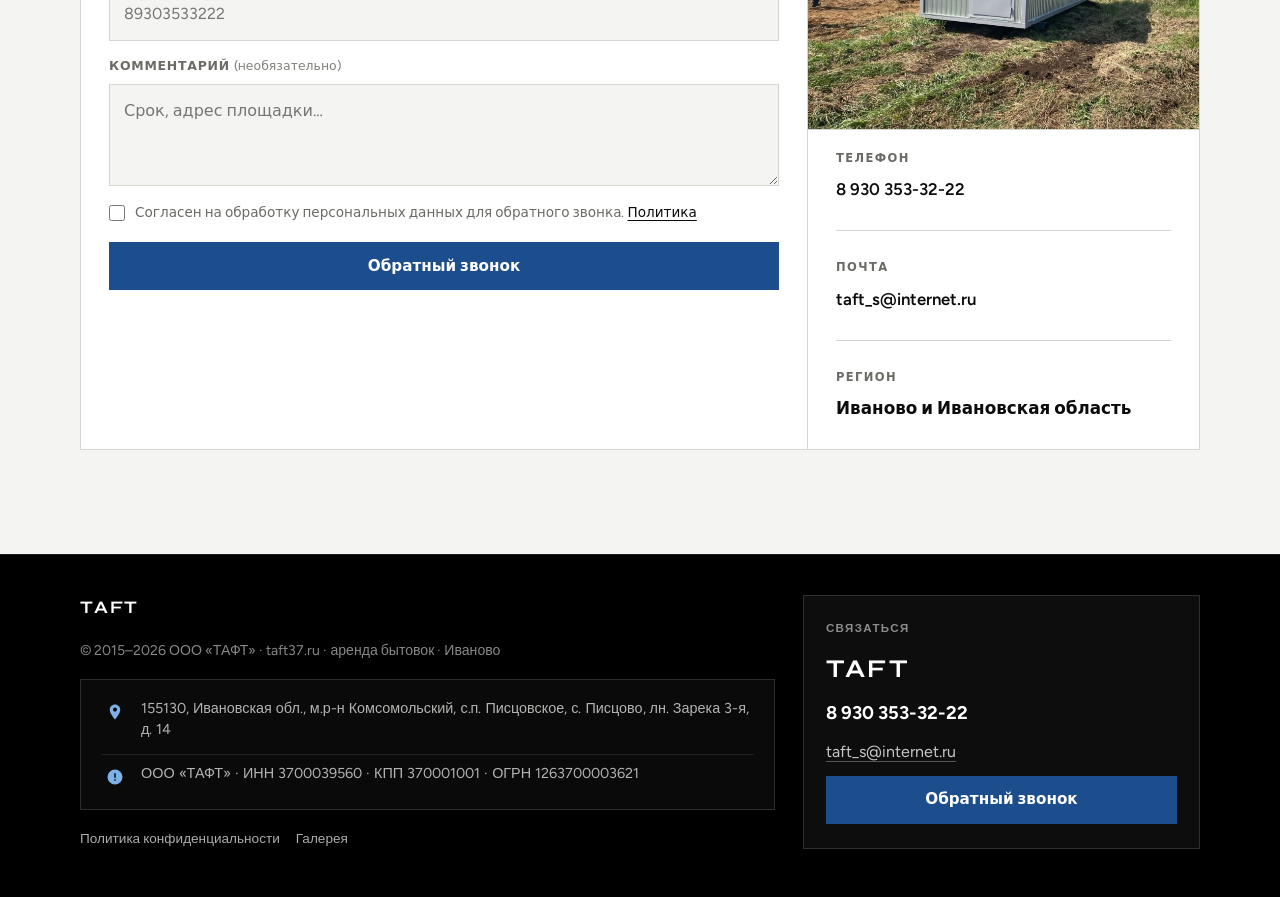
==== commit 782a7877: "Ship TAFT landing: mobile hero without wave, phone chip, 11-digit phone field, gallery and assets. C" ====
--- a/site/index.html
+++ b/site/index.html
@@ -3,12 +3,74 @@
 <head>
   <meta charset="utf-8" />
   <meta name="viewport" content="width=device-width, initial-scale=1" />
-  <meta name="description" content="TAFT — аренда строительных бытовок в Иваново и области. Доставка, договор, НДС." />
-  <title>TAFT — аренда бытовок в Иваново</title>
+  <title>TAFT — аренда бытовок в Иваново | taft-bytovki</title>
+  <meta name="description" content="TAFT (taft-bytovki) — аренда строительных бытовок в Иваново и области. Качество, скорость, надёжность. Доставка манипулятором, договор, НДС. Сайт: taft37.ru" />
+  <meta name="keywords" content="TAFT, taft-bytovki, taft37.ru, аренда бытовок Иваново, строительные бытовки, доставка манипулятором" />
+  <meta name="author" content="ООО ТАФТ" />
+  <meta name="application-name" content="TAFT" />
+  <meta name="apple-mobile-web-app-title" content="TAFT" />
+  <meta name="theme-color" content="#0b0b0b" />
+  <meta name="yandex-tableau-widget" content="logo=icons/taft-192.png, color=#0b0b0b" />
+  <link rel="canonical" href="https://taft37.ru/" />
+
+  <meta property="og:locale" content="ru_RU" />
+  <meta property="og:type" content="website" />
+  <meta property="og:site_name" content="TAFT · taft37.ru" />
+  <meta property="og:title" content="TAFT — аренда бытовок в Иваново" />
+  <meta property="og:description" content="Аренда строительных бытовок. Качество, скорость, надёжность. Договор, НДС, манипулятор." />
+  <meta property="og:url" content="https://taft37.ru/" />
+  <meta property="og:image" content="https://taft37.ru/img/photo-38.png" />
+
+  <meta name="twitter:card" content="summary_large_image" />
+  <meta name="twitter:title" content="TAFT — аренда бытовок в Иваново" />
+  <meta name="twitter:description" content="taft37.ru · taft-bytovki · парк 30+ · манипулятор · НДС" />
+  <meta name="twitter:image" content="https://taft37.ru/img/photo-38.png" />
+
+  <link rel="icon" href="favicon.svg" type="image/svg+xml" />
+  <link rel="icon" href="favicon.png" type="image/png" sizes="32x32" />
+  <link rel="apple-touch-icon" href="apple-touch-icon.png" sizes="180x180" />
+  <link rel="manifest" href="site.webmanifest" />
+
   <link rel="preconnect" href="https://fonts.googleapis.com" />
   <link rel="preconnect" href="https://fonts.gstatic.com" crossorigin />
-  <link href="https://fonts.googleapis.com/css2?family=Figtree:wght@400;500;600;700&family=Syne:wght@600;700;800&display=swap" rel="stylesheet" />
+  <link href="https://fonts.googleapis.com/css2?family=Figtree:wght@400;500;600;700&family=Syne:wght@700&display=swap" rel="stylesheet" />
   <link rel="stylesheet" href="css/styles.css" />
+
+  <script type="application/ld+json">
+  {
+    "@context": "https://schema.org",
+    "@type": "LocalBusiness",
+    "name": "TAFT",
+    "legalName": "ОБЩЕСТВО С ОГРАНИЧЕННОЙ ОТВЕТСТВЕННОСТЬЮ \"ТАФТ\"",
+    "alternateName": ["taft-bytovki", "taft37.ru", "ООО ТАФТ"],
+    "description": "Аренда строительных бытовок в Иваново и Ивановской области",
+    "url": "https://taft37.ru/",
+    "email": "taft_s@internet.ru",
+    "image": "https://taft37.ru/img/photo-38.png",
+    "telephone": "+7-930-353-32-22",
+    "taxID": "3700039560",
+    "vatID": "3700039560",
+    "identifier": {
+      "@type": "PropertyValue",
+      "name": "ОГРН",
+      "value": "1263700003621"
+    },
+    "address": {
+      "@type": "PostalAddress",
+      "streetAddress": "лн. Зарека 3-я, д. 14",
+      "addressLocality": "с. Писцово",
+      "addressRegion": "Ивановская область",
+      "postalCode": "155130",
+      "addressCountry": "RU"
+    },
+    "areaServed": {
+      "@type": "AdministrativeArea",
+      "name": "Иваново и Ивановская область"
+    },
+    "priceRange": "₽₽",
+    "openingHours": "Mo-Su 09:00-19:00"
+  }
+  </script>
 </head>
 <body>
   <header class="header" id="header">
@@ -17,10 +79,10 @@
       <nav class="nav" id="nav" aria-label="Основное меню">
         <a href="#about">О компании</a>
         <a href="#services">Услуги</a>
-        <a href="#fleet">Объекты</a>
+        <a href="gallery.html">Галерея</a>
         <a href="#contact">Контакты</a>
       </nav>
-      <a class="header__phone" href="tel:+74932262701">8 (4932) 26-27-01</a>
+      <a class="header__phone" href="tel:+79303533222">8 930 353-32-22</a>
       <button class="nav-toggle" type="button" aria-expanded="false" aria-controls="nav" aria-label="Меню">
         <span></span><span></span>
       </button>
@@ -28,262 +90,554 @@
   </header>
 
   <main id="top">
-    <!-- HERO + background carousel -->
     <section class="hero" aria-label="Главный экран">
-      <div class="hero__carousel" aria-hidden="true">
-        <div class="hero__slide is-active" style="--img:url('https://images.unsplash.com/photo-1504307651254-35680f356dfd?auto=format&fit=crop&w=2000&q=80')"></div>
-        <div class="hero__slide" style="--img:url('https://images.unsplash.com/photo-1541888946425-d81bb19240f5?auto=format&fit=crop&w=2000&q=80')"></div>
-        <div class="hero__slide" style="--img:url('https://images.unsplash.com/photo-1503387762-592deb58ef4e?auto=format&fit=crop&w=2000&q=80')"></div>
-        <div class="hero__slide" style="--img:url('https://images.unsplash.com/photo-1486406146926-c627a92ad1ab?auto=format&fit=crop&w=2000&q=80')"></div>
-      </div>
+      <div class="puzzle" id="puzzle">
+        <svg class="puzzle__defs" width="0" height="0" aria-hidden="true">
+          <defs>
+            <clipPath id="puzzle-clip-a" clipPathUnits="objectBoundingBox">
+              <path d="M0,0 H0.94
+                C0.86,0.06 0.72,0.10 0.76,0.16
+                C0.82,0.24 0.64,0.28 0.68,0.36
+                C0.74,0.44 0.56,0.48 0.60,0.56
+                C0.66,0.64 0.48,0.68 0.52,0.76
+                C0.58,0.84 0.40,0.88 0.44,0.96
+                C0.46,0.98 0.42,1 0.36,1
+                H0 Z" />
+            </clipPath>
+            <clipPath id="puzzle-clip-b" clipPathUnits="objectBoundingBox">
+              <path d="M1,0
+                C0.98,0.06 0.84,0.10 0.88,0.16
+                C0.94,0.24 0.76,0.28 0.80,0.36
+                C0.86,0.44 0.68,0.48 0.72,0.56
+                C0.78,0.64 0.60,0.68 0.64,0.76
+                C0.70,0.84 0.52,0.88 0.56,0.96
+                C0.58,0.98 0.54,1 0.48,1
+                H1 Z" />
+            </clipPath>
+          </defs>
+        </svg>
+
+        <div class="puzzle__panel puzzle__panel--a">
+          <img class="puzzle__img is-active" src="img/photo-38.png" alt="" width="1400" height="900" data-slide="0" fetchpriority="high" />
+          <img class="puzzle__img" src="img/photo-12.png" alt="" width="1400" height="900" data-slide="1" loading="lazy" />
+          <img class="puzzle__img" src="img/photo-13.png" alt="" width="1400" height="900" data-slide="2" loading="lazy" />
+          <img class="puzzle__img" src="img/photo-05.jpg" alt="" width="1400" height="900" data-slide="3" loading="lazy" />
+        </div>
+
+        <div class="puzzle__panel puzzle__panel--b">
+          <div class="puzzle-stage" id="puzzle-cards">
+            <article class="puzzle-slide is-active" data-slide="0">
+              <div class="puzzle-slide__paint" aria-hidden="true">
+                <span class="puzzle-slide__blob"></span>
+              </div>
+              <div class="puzzle-slide__body">
+                <div class="puzzle-slide__top">
+                  <span class="puzzle-slide__num">01</span>
+                  <svg class="puzzle-slide__mark" viewBox="0 0 120 120" fill="none" aria-hidden="true">
+                    <rect x="18" y="34" width="84" height="52" rx="2" stroke="currentColor" stroke-width="3"/>
+                    <path d="M18 48h84M42 34v52M78 34v52" stroke="currentColor" stroke-width="3"/>
+                    <path d="M30 86v10M90 86v10" stroke="currentColor" stroke-width="3"/>
+                  </svg>
+                </div>
+                <h2 class="puzzle-slide__title">Бытовка на площадке</h2>
+                <p class="puzzle-slide__text">Жилая, пост охраны или склад — ставим туда, где нужна смена и порядок.</p>
+                <ul class="puzzle-slide__tags">
+                  <li>Офис</li>
+                  <li>Охрана</li>
+                  <li>Склад</li>
+                </ul>
+              </div>
+            </article>
+
+            <article class="puzzle-slide" data-slide="1">
+              <div class="puzzle-slide__paint" aria-hidden="true">
+                <span class="puzzle-slide__blob puzzle-slide__blob--2"></span>
+              </div>
+              <div class="puzzle-slide__body">
+                <div class="puzzle-slide__top">
+                  <span class="puzzle-slide__num">02</span>
+                  <svg class="puzzle-slide__mark" viewBox="0 0 120 120" fill="none" aria-hidden="true">
+                    <path d="M16 78h58l12-22h18v36H16V78z" stroke="currentColor" stroke-width="3"/>
+                    <circle cx="34" cy="96" r="10" stroke="currentColor" stroke-width="3"/>
+                    <circle cx="86" cy="96" r="10" stroke="currentColor" stroke-width="3"/>
+                    <path d="M72 56c8-18 18-28 34-32" stroke="currentColor" stroke-width="3"/>
+                    <path d="M92 28h16v16" stroke="currentColor" stroke-width="3"/>
+                  </svg>
+                </div>
+                <h2 class="puzzle-slide__title">Манипулятор под ключ</h2>
+                <p class="puzzle-slide__text">Привезём, поставим, заберём. Иваново и область — по согласованному сроку.</p>
+                <ul class="puzzle-slide__tags">
+                  <li>Доставка</li>
+                  <li>Установка</li>
+                  <li>Вывоз</li>
+                </ul>
+              </div>
+            </article>
+
+            <article class="puzzle-slide" data-slide="2">
+              <div class="puzzle-slide__paint" aria-hidden="true">
+                <span class="puzzle-slide__blob puzzle-slide__blob--3"></span>
+              </div>
+              <div class="puzzle-slide__body">
+                <div class="puzzle-slide__top">
+                  <span class="puzzle-slide__num">03</span>
+                  <svg class="puzzle-slide__mark" viewBox="0 0 120 120" fill="none" aria-hidden="true">
+                    <path d="M36 88V40l24-14 24 14v48" stroke="currentColor" stroke-width="3"/>
+                    <path d="M48 88V52h24v36" stroke="currentColor" stroke-width="3"/>
+                    <path d="M44 34l16-18 16 18" stroke="currentColor" stroke-width="3"/>
+                    <path d="M28 96h64" stroke="currentColor" stroke-width="3"/>
+                  </svg>
+                </div>
+                <h2 class="puzzle-slide__title">Договор и ясность</h2>
+                <p class="puzzle-slide__text">С 2015 года: нал и безнал, физ- и юрлица, НДС — всё на бумаге.</p>
+                <ul class="puzzle-slide__tags">
+                  <li>Договор</li>
+                  <li>НДС</li>
+                  <li>С 2015</li>
+                </ul>
+              </div>
+            </article>
+
+            <article class="puzzle-slide puzzle-slide--cta" data-slide="3">
+              <div class="puzzle-slide__paint" aria-hidden="true">
+                <span class="puzzle-slide__blob puzzle-slide__blob--cta"></span>
+              </div>
+              <div class="puzzle-slide__body">
+                <div class="puzzle-slide__top">
+                  <span class="puzzle-slide__num">04</span>
+                  <svg class="puzzle-slide__mark" viewBox="0 0 120 120" fill="none" aria-hidden="true">
+                    <circle cx="60" cy="60" r="34" stroke="currentColor" stroke-width="3"/>
+                    <path d="M48 60l10 10 16-20" stroke="currentColor" stroke-width="3"/>
+                  </svg>
+                </div>
+                <h2 class="puzzle-slide__title">Нужна бытовка?</h2>
+                <p class="puzzle-slide__text">Оставьте заявку — перезвоним и подберём под ваш объект.</p>
+                <a class="puzzle-slide__phone" href="tel:+79303533222">8 930 353-32-22</a>
+              </div>
+            </article>
+          </div>
+        </div>
+
+        <a
+          class="hero-puzzle-cta"
+          id="hero-puzzle-cta"
+          href="#lead-form"
+          data-scroll-to="lead-form"
+          hidden
+        >Оставить заявку</a>
+
+        <!-- Desktop wavy seam matching clip diagonal -->
+        <svg class="puzzle__gap" viewBox="0 0 100 100" preserveAspectRatio="none" aria-hidden="true">
+          <path
+            class="puzzle__gap-band"
+            d="M94,0
+              C86,6 72,10 76,16
+              C82,24 64,28 68,36
+              C74,44 56,48 60,56
+              C66,64 48,68 52,76
+              C58,84 40,88 44,96
+              C46,98 42,100 36,100
+              L48,100
+              C54,98 58,96 56,96
+              C62,88 72,84 66,76
+              C70,68 80,64 74,56
+              C78,48 88,44 82,36
+              C86,28 96,24 90,16
+              C86,10 100,6 100,0
+              Z"
+          />
+          <path
+            class="puzzle__gap-edge puzzle__gap-edge--left"
+            d="M94,0
+              C86,6 72,10 76,16
+              C82,24 64,28 68,36
+              C74,44 56,48 60,56
+              C66,64 48,68 52,76
+              C58,84 40,88 44,96
+              C46,98 42,100 36,100"
+            fill="none"
+          />
+          <path
+            class="puzzle__gap-edge puzzle__gap-edge--right"
+            d="M100,0
+              C94,6 86,10 90,16
+              C96,24 86,28 90,36
+              C96,44 86,48 90,56
+              C96,64 86,68 90,76
+              C96,84 86,88 90,96
+              C92,98 88,100 80,100"
+            fill="none"
+          />
+        </svg>
+      </div>
+
       <div class="hero__veil"></div>
       <div class="hero__content">
-        <p class="hero__eyebrow">Иваново · с 2015</p>
+        <p class="hero__eyebrow">Иваново · taft37.ru · с 2015</p>
         <h1 class="hero__brand">TAFT</h1>
-        <p class="hero__tagline">Аренда строительных бытовок.<br />Чётко. В срок. По договору.</p>
+        <p class="hero__tagline">Аренда строительных бытовок.<br />Качество. Скорость. Надёжность.</p>
         <div class="hero__actions">
-          <a class="btn btn--primary" href="#contact">Оставить заявку</a>
+          <a class="btn btn--primary" href="#lead-form" data-scroll-to="lead-form">Оставить заявку</a>
           <a class="btn btn--ghost" href="#services">Смотреть услуги</a>
         </div>
       </div>
-      <div class="hero__dots" role="tablist" aria-label="Слайды фона"></div>
+      <div class="hero__dots" id="puzzle-dots" role="tablist" aria-label="Слайды"></div>
     </section>
 
-    <!-- MESSAGE -->
-    <section class="message" id="about">
+    <section class="about" id="about">
       <div class="shell">
-        <div class="message__grid">
-          <div class="message__label">Сообщение</div>
-          <blockquote class="message__text">
-            <p>Мы не продаём «коробку с сайта».</p>
-            <p>TAFT — это парк блок-контейнеров, доставка манипулятором и понятные условия для стройки, охраны и временного размещения в Иваново и области.</p>
-            <p class="message__sign">— команда TAFT</p>
-          </blockquote>
+        <div class="about__intro">
+          <div class="about__label">О компании</div>
+          <div class="about__copy">
+            <p>ООО «ТАФТ» сдаёт в аренду блок-контейнеры (строительные бытовки) в Иваново и области.</p>
+            <p>С 2015 года: парк под задачу, доставка манипулятором, договор и НДС — для стройки, охраны и временного размещения.</p>
+            <p class="about__sign">— команда TAFT</p>
+          </div>
+        </div>
+
+        <div class="about__stats" aria-label="Цифры">
+          <article class="about-stat">
+            <div class="about-stat__num">30+</div>
+            <div class="about-stat__cap">бытовок в парке</div>
+          </article>
+          <article class="about-stat">
+            <div class="about-stat__num">2015</div>
+            <div class="about-stat__cap">год начала работы</div>
+          </article>
+          <article class="about-stat">
+            <div class="about-stat__num">37</div>
+            <div class="about-stat__cap">регион обслуживания</div>
+          </article>
+          <article class="about-stat">
+            <div class="about-stat__num">24ч</div>
+            <div class="about-stat__cap">ответ на заявку</div>
+          </article>
         </div>
       </div>
     </section>
 
-    <!-- STATS / FILL -->
-    <section class="stats" aria-label="Цифры">
-      <div class="shell stats__grid">
-        <div class="stat">
-          <div class="stat__num">30+</div>
-          <div class="stat__cap">бытовок в парке</div>
-        </div>
-        <div class="stat">
-          <div class="stat__num">2015</div>
-          <div class="stat__cap">год начала работы</div>
-        </div>
-        <div class="stat">
-          <div class="stat__num">37</div>
-          <div class="stat__cap">регион обслуживания</div>
-        </div>
-        <div class="stat">
-          <div class="stat__num">24ч</div>
-          <div class="stat__cap">ответ на заявку</div>
-        </div>
-      </div>
-    </section>
-
-    <!-- ADVANTAGES -->
-    <section class="section" id="advantages">
+    <section class="section why" id="advantages">
       <div class="shell">
         <header class="section__head">
           <h2 class="section__title">Почему TAFT</h2>
-          <p class="section__lead">Три опорные точки — без лишнего шума.</p>
+          <p class="section__lead">Почему выбирают нас — и как всё проходит от заявки до установки.</p>
         </header>
-        <div class="cards cards--3">
-          <article class="card">
-            <h3 class="card__title">Парк под задачу</h3>
-            <p class="card__text">Более 30 блок-контейнеров: от поста охраны до штаба на объекте. Подберём комплектацию.</p>
-          </article>
-          <article class="card">
-            <h3 class="card__title">Оплата и договор</h3>
-            <p class="card__text">Наличный и безналичный расчёт. Работаем с физлицами и юрлицами, выделяем НДС.</p>
-          </article>
-          <article class="card">
-            <h3 class="card__title">Доставка</h3>
-            <p class="card__text">Выезд манипулятора по Иваново и области. Ставим бытовку там, где она нужна.</p>
-          </article>
+
+        <div class="why__block">
+          <h3 class="why__label">Почему выбирают</h3>
+          <div class="tile-grid tile-grid--3">
+            <article class="tile">
+              <span class="tile__num">01</span>
+              <h3 class="tile__title">Качество</h3>
+              <p class="tile__text">Исправный парк, понятная комплектация, аккуратная постановка на площадке. Без «коробки с объявления».</p>
+            </article>
+            <article class="tile">
+              <span class="tile__num">02</span>
+              <h3 class="tile__title">Скорость</h3>
+              <p class="tile__text">Быстрый ответ на заявку, подбор и выезд манипулятора по согласованному сроку в Иваново и области.</p>
+            </article>
+            <article class="tile">
+              <span class="tile__num">03</span>
+              <h3 class="tile__title">Надёжность</h3>
+              <p class="tile__text">Договор, нал и безнал, работа с физ- и юрлицами, выделение НДС. Прозрачные условия на бумаге.</p>
+            </article>
+          </div>
+        </div>
+
+        <div class="why__block" id="steps">
+          <h3 class="why__label">Как это работает</h3>
+          <ol class="tile-grid tile-grid--4 steps-tiles">
+            <li class="tile">
+              <span class="tile__num">01</span>
+              <h3 class="tile__title">Заявка</h3>
+              <p class="tile__text">Звонок, форма на сайте или письмо на taft_s@internet.ru.</p>
+            </li>
+            <li class="tile">
+              <span class="tile__num">02</span>
+              <h3 class="tile__title">Подбор</h3>
+              <p class="tile__text">Тип бытовки, срок аренды, адрес площадки.</p>
+            </li>
+            <li class="tile">
+              <span class="tile__num">03</span>
+              <h3 class="tile__title">Договор</h3>
+              <p class="tile__text">Условия, оплата, при необходимости НДС.</p>
+            </li>
+            <li class="tile">
+              <span class="tile__num">04</span>
+              <h3 class="tile__title">Доставка</h3>
+              <p class="tile__text">Манипулятор, установка на объекте, сдача.</p>
+            </li>
+          </ol>
         </div>
       </div>
     </section>
 
-    <!-- SERVICES -->
     <section class="section section--alt" id="services">
       <div class="shell">
         <header class="section__head">
           <h2 class="section__title">Услуги</h2>
-          <p class="section__lead">Прозрачные ориентиры. Точная смета — после заявки.</p>
+          <p class="section__lead">Шесть направлений. Цены — ориентир; точная смета после заявки.</p>
         </header>
-        <div class="cards cards--3">
+        <div class="cards cards--3 cards--services">
           <article class="card card--service">
+            <div class="card__media">
+              <img src="img/photo-05.jpg" alt="Аренда строительной бытовки" width="900" height="600" loading="lazy" />
+            </div>
             <p class="card__kicker">Аренда</p>
             <h3 class="card__title">Бытовка</h3>
             <p class="card__price">от 8 000 ₽ <span>/ мес</span></p>
             <p class="card__text">Строительный блок-контейнер в аренду. Срок — от одного месяца.</p>
           </article>
           <article class="card card--service">
+            <div class="card__media">
+              <img src="img/photo-08.png" alt="Доставка бытовки манипулятором" width="900" height="600" loading="lazy" />
+            </div>
             <p class="card__kicker">Логистика</p>
             <h3 class="card__title">Доставка манипулятором</h3>
             <p class="card__price">от 4 000 ₽</p>
-            <p class="card__text">Погрузка, перевозка и установка на площадке заказчика.</p>
+            <p class="card__text">Погрузка и перевозка манипулятором по Иваново и области.</p>
           </article>
           <article class="card card--service">
+            <div class="card__media">
+              <img src="img/photo-24.png" alt="Установка бытовки на площадке" width="900" height="600" loading="lazy" />
+            </div>
+            <p class="card__kicker">Монтаж</p>
+            <h3 class="card__title">Установка на площадке</h3>
+            <p class="card__price">по смете</p>
+            <p class="card__text">Постановка блока там, где он нужен: стройка, пост, временный штаб.</p>
+          </article>
+          <article class="card card--service">
+            <div class="card__media">
+              <img src="img/photo-28.png" alt="Доукомплектация бытовки мебелью" width="900" height="600" loading="lazy" />
+            </div>
             <p class="card__kicker">Комфорт</p>
             <h3 class="card__title">Доукомплектация</h3>
             <p class="card__price">от 1 000 ₽</p>
-            <p class="card__text">Мебель и оснащение под вашу задачу — по согласованию.</p>
+            <p class="card__text">Мебель и оснащение под задачу — по согласованию.</p>
+          </article>
+          <article class="card card--service">
+            <div class="card__media">
+              <img src="img/photo-36.png" alt="Бытовка под штаб или пост охраны" width="900" height="600" loading="lazy" />
+            </div>
+            <p class="card__kicker">Сценарии</p>
+            <h3 class="card__title">Штаб и пост охраны</h3>
+            <p class="card__price">под задачу</p>
+            <p class="card__text">Подбор модуля под охрану, прорабскую, склад или размещение бригады.</p>
+          </article>
+          <article class="card card--service">
+            <div class="card__media">
+              <img src="img/photo-31.png" alt="Договор аренды и работа с НДС" width="900" height="600" loading="lazy" />
+            </div>
+            <p class="card__kicker">Документы</p>
+            <h3 class="card__title">Договор и НДС</h3>
+            <p class="card__price">юрлица / физлица</p>
+            <p class="card__text">Официальный договор, наличный и безналичный расчёт, выделение НДС.</p>
           </article>
         </div>
       </div>
     </section>
 
-    <!-- FLEET / GALLERY -->
     <section class="section" id="fleet">
       <div class="shell">
         <header class="section__head section__head--row">
           <div>
-            <h2 class="section__title">Наш парк</h2>
-            <p class="section__lead">Демо-галерея. Заменим на ваши фото объектов.</p>
+            <h2 class="section__title">Наши бытовки</h2>
+            <p class="section__lead">Превью парка. Полный фотоархив — в галерее.</p>
           </div>
           <div class="fleet__controls">
+            <a class="btn btn--primary" href="gallery.html">Открыть галерею</a>
             <button type="button" class="btn btn--square" id="fleet-prev" aria-label="Назад">←</button>
             <button type="button" class="btn btn--square" id="fleet-next" aria-label="Вперёд">→</button>
           </div>
         </header>
         <div class="fleet" id="fleet-track">
           <figure class="fleet__item">
-            <img src="https://images.unsplash.com/photo-1504307651254-35680f356dfd?auto=format&fit=crop&w=900&q=80" alt="Бытовка на объекте" width="900" height="600" loading="lazy" />
-            <figcaption>Блок-контейнер · объект</figcaption>
-          </figure>
-          <figure class="fleet__item">
-            <img src="https://images.unsplash.com/photo-1541888946425-d81bb19240f5?auto=format&fit=crop&w=900&q=80" alt="Строительная площадка" width="900" height="600" loading="lazy" />
-            <figcaption>Площадка · размещение</figcaption>
-          </figure>
-          <figure class="fleet__item">
-            <img src="https://images.unsplash.com/photo-1503387762-592deb58ef4e?auto=format&fit=crop&w=900&q=80" alt="Модульная конструкция" width="900" height="600" loading="lazy" />
-            <figcaption>Модуль · штаб</figcaption>
-          </figure>
-          <figure class="fleet__item">
-            <img src="https://images.unsplash.com/photo-1486406146926-c627a92ad1ab?auto=format&fit=crop&w=900&q=80" alt="Городская застройка" width="900" height="600" loading="lazy" />
-            <figcaption>Город · сопровождение</figcaption>
+            <img src="img/photo-06.png" alt="Бытовки на площадке" width="1024" height="768" loading="lazy" />
+            <figcaption>Парк · площадка</figcaption>
+          </figure>
+          <figure class="fleet__item">
+            <img src="img/photo-07.png" alt="Блок-контейнеры TAFT" width="1024" height="768" loading="lazy" />
+            <figcaption>Блок-контейнеры</figcaption>
+          </figure>
+          <figure class="fleet__item">
+            <img src="img/photo-09.png" alt="Бытовка на объекте" width="1024" height="768" loading="lazy" />
+            <figcaption>На объекте</figcaption>
+          </figure>
+          <figure class="fleet__item">
+            <img src="img/photo-10.jpg" alt="Модульные бытовки" width="1024" height="768" loading="lazy" />
+            <figcaption>Модули</figcaption>
+          </figure>
+          <figure class="fleet__item">
+            <img src="img/photo-12.png" alt="Бытовка с синей рамой" width="1024" height="768" loading="lazy" />
+            <figcaption>Рама · металл</figcaption>
+          </figure>
+          <figure class="fleet__item">
+            <img src="img/photo-13.png" alt="Бытовка крупным планом" width="1024" height="768" loading="lazy" />
+            <figcaption>Крупный план</figcaption>
+          </figure>
+          <figure class="fleet__item">
+            <img src="img/photo-16.png" alt="Белые модули" width="1024" height="768" loading="lazy" />
+            <figcaption>Белый модуль</figcaption>
+          </figure>
+          <figure class="fleet__item">
+            <img src="img/photo-17.png" alt="Бытовки в ряд" width="1024" height="768" loading="lazy" />
+            <figcaption>Ряд · двор</figcaption>
+          </figure>
+          <figure class="fleet__item">
+            <img src="img/photo-22.png" alt="Бытовка на стройке" width="1024" height="768" loading="lazy" />
+            <figcaption>Стройка</figcaption>
+          </figure>
+          <figure class="fleet__item">
+            <img src="img/photo-24.png" alt="Установка бытовки" width="1000" height="750" loading="lazy" />
+            <figcaption>Установка</figcaption>
+          </figure>
+          <figure class="fleet__item">
+            <img src="img/photo-31.png" alt="Бытовки на строительной площадке" width="1024" height="768" loading="lazy" />
+            <figcaption>Площадка · Иваново</figcaption>
+          </figure>
+          <figure class="fleet__item">
+            <img src="img/photo-35.png" alt="Сдвоенный модуль" width="1024" height="768" loading="lazy" />
+            <figcaption>Сдвоенный модуль</figcaption>
+          </figure>
+          <figure class="fleet__item">
+            <img src="img/photo-38.png" alt="Бытовка в поле" width="1024" height="576" loading="lazy" />
+            <figcaption>Выезд · поле</figcaption>
+          </figure>
+          <figure class="fleet__item">
+            <img src="img/photo-39.png" alt="Пустой интерьер бытовки" width="768" height="1024" loading="lazy" />
+            <figcaption>Интерьер · пустой</figcaption>
+          </figure>
+          <figure class="fleet__item">
+            <img src="img/photo-27.png" alt="Светлый офисный интерьер" width="1024" height="768" loading="lazy" />
+            <figcaption>Офис · светлый</figcaption>
+          </figure>
+          <figure class="fleet__item">
+            <img src="img/photo-36.png" alt="Штаб на объекте" width="1024" height="768" loading="lazy" />
+            <figcaption>Штаб · объект</figcaption>
           </figure>
         </div>
       </div>
     </section>
 
-    <!-- STEPS -->
-    <section class="section section--alt">
-      <div class="shell">
-        <header class="section__head">
-          <h2 class="section__title">Как это работает</h2>
-          <p class="section__lead">Четыре ровных шага — от звонка до установки.</p>
-        </header>
-        <ol class="steps">
-          <li class="steps__item"><span class="steps__num">01</span><div><strong>Заявка</strong><p>Звонок, форма или мессенджер.</p></div></li>
-          <li class="steps__item"><span class="steps__num">02</span><div><strong>Подбор</strong><p>Тип бытовки, срок, адрес площадки.</p></div></li>
-          <li class="steps__item"><span class="steps__num">03</span><div><strong>Договор</strong><p>Условия, оплата, при необходимости НДС.</p></div></li>
-          <li class="steps__item"><span class="steps__num">04</span><div><strong>Доставка</strong><p>Манипулятор, установка, сдача объекта.</p></div></li>
-        </ol>
-      </div>
-    </section>
-
-    <!-- CONTACT + FORM -->
     <section class="section" id="contact">
       <div class="shell">
         <header class="section__head">
-          <h2 class="section__title">Связаться</h2>
-          <p class="section__lead">Оставьте заявку — перезвоним и уточним детали.</p>
+          <h2 class="section__title">Обратный звонок</h2>
+          <p class="section__lead">Имя и телефон — перезвоним. Заявка уходит на почту ООО «ТАФТ».</p>
         </header>
         <div class="contact">
-          <form class="form" id="lead-form" novalidate>
+          <form
+            class="form form--callback"
+            id="lead-form"
+            action="https://formsubmit.co/taft_s@internet.ru"
+            method="POST"
+            novalidate
+          >
+            <input type="hidden" name="_subject" value="Обратный звонок TAFT — taft37.ru" />
+            <input type="hidden" name="_template" value="table" />
+            <input type="hidden" name="_captcha" value="false" />
+            <input type="text" name="_honey" class="honey" tabindex="-1" autocomplete="off" aria-hidden="true" />
             <label class="field">
               <span>Имя</span>
               <input type="text" name="name" autocomplete="name" required placeholder="Как к вам обращаться" />
             </label>
             <label class="field">
               <span>Телефон</span>
-              <input type="tel" name="phone" autocomplete="tel" required placeholder="+7" />
+              <input
+                type="tel"
+                name="phone"
+                id="lead-phone"
+                autocomplete="tel"
+                inputmode="numeric"
+                maxlength="11"
+                pattern="[0-9]{11}"
+                title="Введите 11 цифр, например 89303533222"
+                required
+                placeholder="89303533222"
+              />
             </label>
             <label class="field">
-              <span>Комментарий</span>
-              <textarea name="message" rows="4" placeholder="Срок аренды, адрес площадки…"></textarea>
+              <span>Комментарий <em>(необязательно)</em></span>
+              <textarea name="message" rows="3" placeholder="Срок, адрес площадки…"></textarea>
             </label>
             <label class="check">
-              <input type="checkbox" name="agree" required />
-              <span>Согласен на обработку персональных данных. <a href="privacy.html">Политика</a></span>
+              <input type="checkbox" name="agree" value="yes" required />
+              <span>
+                Согласен на обработку персональных данных для обратного звонка.
+                <a href="privacy.html">Политика</a>
+              </span>
             </label>
-            <button class="btn btn--primary" type="submit">Отправить заявку</button>
-            <p class="form__note" id="form-note" hidden>Заявка принята (демо). Подключим отправку на почту/CRM.</p>
+            <button class="btn btn--primary btn--wide" type="submit">Обратный звонок</button>
+            <p class="form__note" id="form-note" hidden>Отправляем на taft_s@internet.ru…</p>
           </form>
           <aside class="contact__aside">
+            <figure class="contact__photo">
+              <img src="img/photo-38.png" alt="Бытовка TAFT" width="1024" height="576" loading="lazy" />
+            </figure>
             <div class="aside-block">
-              <h3>Телефоны</h3>
-              <p><a href="tel:+74932262701">8 (4932) 26-27-01</a></p>
-              <p><a href="tel:+79303555444">+7 930 355-54-44</a></p>
+              <h3>Телефон</h3>
+              <p><a href="tel:+79303533222">8 930 353-32-22</a></p>
+            </div>
+            <div class="aside-block">
+              <h3>Почта</h3>
+              <p><a href="mailto:taft_s@internet.ru">taft_s@internet.ru</a></p>
             </div>
             <div class="aside-block">
               <h3>Регион</h3>
               <p>Иваново и Ивановская область</p>
             </div>
-            <div class="aside-block">
-              <h3>Режим</h3>
-              <p>Пн–Вс · 09:00–19:00</p>
-            </div>
-          </aside>
-        </div>
-      </div>
-    </section>
-
-    <!-- REQUISITES + DEMO DATA -->
-    <section class="section section--alt" id="requisites">
-      <div class="shell">
-        <header class="section__head">
-          <h2 class="section__title">Реквизиты</h2>
-          <p class="section__lead">Демо-данные для макета. Заменим на ваши при запуске.</p>
-        </header>
-        <div class="props">
-          <div class="props__main">
-            <table class="props__table">
-              <tbody>
-                <tr><th>Организация</th><td>ООО «ТАФТ» (демо)</td></tr>
-                <tr><th>ИНН / КПП</th><td>3700000000 / 370001001</td></tr>
-                <tr><th>ОГРН</th><td>1203700000000</td></tr>
-                <tr><th>Расчётный счёт</th><td>40702810000000000000</td></tr>
-                <tr><th>Банк</th><td>ПАО «Демо-Банк», г. Иваново</td></tr>
-                <tr><th>БИК</th><td>042000000</td></tr>
-                <tr><th>Корр. счёт</th><td>30101810000000000000</td></tr>
-                <tr><th>Юр. адрес</th><td>153000, г. Иваново, ул. Примерная, д. 1</td></tr>
-              </tbody>
-            </table>
-          </div>
-          <aside class="props__side">
-            <h3>Demo data</h3>
-            <ul class="props__list">
-              <li><span>Бренд</span><strong>TAFT</strong></li>
-              <li><span>Ниша</span><strong>Аренда бытовок</strong></li>
-              <li><span>Город</span><strong>Иваново</strong></li>
-              <li><span>Парк</span><strong>30+ единиц</strong></li>
-              <li><span>Аренда от</span><strong>8 000 ₽/мес</strong></li>
-              <li><span>Доставка от</span><strong>4 000 ₽</strong></li>
-              <li><span>Email</span><strong>info@taft.demo</strong></li>
-              <li><span>Версия сайта</span><strong>v1 one-page</strong></li>
-            </ul>
           </aside>
         </div>
       </div>
     </section>
   </main>
 
-  <footer class="footer">
-    <div class="shell footer__inner">
-      <a class="logo logo--foot" href="#top">TAFT</a>
-      <p class="footer__copy">© 2015–2026 TAFT · Аренда строительных бытовок · Иваново</p>
-      <a class="footer__link" href="privacy.html">Политика конфиденциальности</a>
+  <footer class="footer" id="requisites">
+    <div class="shell footer__layout">
+      <div class="footer__main">
+        <a class="logo logo--foot" href="#top">TAFT</a>
+        <p class="footer__copy">© 2015–2026 ООО «ТАФТ» · taft37.ru · аренда бытовок · Иваново</p>
+
+        <div class="footer__card" aria-label="Реквизиты">
+          <div class="footer__row">
+            <span class="footer__ico" aria-hidden="true">
+              <svg viewBox="0 0 24 24" width="18" height="18"><path fill="currentColor" d="M12 2C8.1 2 5 5.1 5 9c0 5.2 7 13 7 13s7-7.8 7-13c0-3.9-3.1-7-7-7zm0 9.5A2.5 2.5 0 1 1 12 6a2.5 2.5 0 0 1 0 5.5z"/></svg>
+            </span>
+            <p>155130, Ивановская обл., м.р-н Комсомольский, с.п. Писцовское, с. Писцово, лн. Зарека 3-я, д. 14</p>
+          </div>
+          <div class="footer__row footer__row--legal">
+            <span class="footer__ico" aria-hidden="true">
+              <svg viewBox="0 0 24 24" width="18" height="18"><path fill="currentColor" d="M12 2a10 10 0 1 0 .001 20.001A10 10 0 0 0 12 2zm1 15h-2v-2h2v2zm0-4h-2V7h2v6z"/></svg>
+            </span>
+            <p>ООО «ТАФТ» · ИНН 3700039560 · КПП 370001001 · ОГРН 1263700003621</p>
+          </div>
+        </div>
+
+        <div class="footer__links">
+          <a class="footer__link" href="privacy.html">Политика конфиденциальности</a>
+          <a class="footer__link" href="gallery.html">Галерея</a>
+        </div>
+      </div>
+
+      <aside class="footer__cta">
+        <p class="footer__cta-label">Связаться</p>
+        <p class="footer__cta-brand">TAFT</p>
+        <p class="footer__cta-phone"><a href="tel:+79303533222">8 930 353-32-22</a></p>
+        <p class="footer__cta-mail"><a href="mailto:taft_s@internet.ru">taft_s@internet.ru</a></p>
+        <a class="btn btn--primary btn--wide" href="#contact">Обратный звонок</a>
+      </aside>
     </div>
   </footer>
 
   <script src="js/main.js"></script>
+  <a class="fab-call" href="tel:+79303533222" aria-label="Позвонить 8 930 353-32-22">
+    <svg class="fab-call__icon" viewBox="0 0 24 24" aria-hidden="true" focusable="false">
+      <path fill="currentColor" d="M3 10.2v3.6c0 .7.6 1.2 1.2 1.2H6l3.4 3.1c.5.4 1.2.1 1.2-.5V6.4c0-.6-.7-.9-1.2-.5L6 9H4.2C3.6 9 3 9.5 3 10.2z"/>
+      <path fill="currentColor" d="M14.2 7.2c1.7 1.1 2.8 3 2.8 4.8s-1.1 3.7-2.8 4.8l.9 1.4c2.2-1.4 3.7-3.8 3.7-6.2s-1.5-4.8-3.7-6.2l-.9 1.4z"/>
+      <path fill="currentColor" d="M16.5 4.6c2.7 1.7 4.4 4.5 4.4 7.4s-1.7 5.7-4.4 7.4l.9 1.5c3.2-2 5.3-5.3 5.3-8.9S20.6 5.1 17.4 3.1l-.9 1.5z"/>
+      <rect x="4.2" y="14.8" width="2.2" height="4.2" rx="0.6" fill="currentColor"/>
+    </svg>
+    <span class="fab-call__text">8 930 353-32-22</span>
+  </a>
 </body>
 </html>
--- a/site/css/styles.css
+++ b/site/css/styles.css
@@ -61,25 +61,24 @@
   margin-inline: auto;
 }
 
-/* Header */
+/* Header — solid black bar, no overflow */
 .header {
   position: fixed;
   inset: 0 0 auto;
   z-index: 100;
   height: var(--header-h);
-  background: rgba(11, 11, 11, 0.72);
-  backdrop-filter: blur(12px);
-  -webkit-backdrop-filter: blur(12px);
-  border-bottom: 1px solid rgba(255, 255, 255, 0.08);
-  transition: background 0.35s var(--ease), border-color 0.35s var(--ease);
+  background: #000;
+  border-bottom: 1px solid rgba(255, 255, 255, 0.1);
+  overflow: hidden;
 }
 
 .header.is-solid {
-  background: rgba(11, 11, 11, 0.94);
-  border-bottom-color: rgba(255, 255, 255, 0.12);
+  background: #000;
 }
 
 .header__inner {
+  position: relative;
+  z-index: 2;
   width: min(100% - var(--pad) * 2, var(--shell));
   margin-inline: auto;
   height: 100%;
@@ -87,15 +86,16 @@
   grid-template-columns: auto 1fr auto auto;
   align-items: center;
   gap: 20px;
+  max-width: 100%;
 }
 
 .logo {
   font-family: Syne, sans-serif;
-  font-weight: 800;
-  font-size: 1.25rem;
-  letter-spacing: 0.18em;
+  font-weight: 700;
+  font-size: 1.15rem;
+  letter-spacing: 0.1em;
   text-decoration: none;
-  color: var(--hero-fg);
+  color: #fff;
 }
 
 .nav {
@@ -105,11 +105,12 @@
 }
 
 .nav a {
-  color: rgba(245, 245, 242, 0.78);
+  color: rgba(255, 255, 255, 0.78);
   text-decoration: none;
-  font-size: 0.9rem;
+  font-family: Figtree, sans-serif;
+  font-size: 0.92rem;
   font-weight: 500;
-  letter-spacing: 0.01em;
+  letter-spacing: 0;
 }
 
 .nav a:hover {
@@ -119,9 +120,22 @@
 .header__phone {
   color: #fff;
   text-decoration: none;
-  font-weight: 600;
-  font-size: 0.9rem;
+  font-family: Figtree, sans-serif;
+  font-weight: 700;
+  font-size: 0.95rem;
   white-space: nowrap;
+  letter-spacing: 0.02em;
+  padding: 8px 14px;
+  border: 1px solid rgba(255, 255, 255, 0.22);
+  background: rgba(255, 255, 255, 0.1);
+  box-shadow: inset 0 0 0 1px rgba(255, 255, 255, 0.06);
+  backdrop-filter: blur(8px);
+  -webkit-backdrop-filter: blur(8px);
+}
+
+.header__phone:hover {
+  background: rgba(255, 255, 255, 0.16);
+  border-color: rgba(255, 255, 255, 0.4);
 }
 
 .nav-toggle {
@@ -145,7 +159,7 @@
   background: #fff;
 }
 
-/* Hero */
+/* Hero — puzzle pair carousel */
 .hero {
   position: relative;
   min-height: 100vh;
@@ -154,40 +168,315 @@
   align-items: end;
   color: var(--hero-fg);
   overflow: hidden;
-}
-
-.hero__carousel,
-.hero__slide,
+  background: #0a0a0a;
+}
+
+.puzzle {
+  position: absolute;
+  inset: 0;
+  z-index: 0;
+  background: #eceae4;
+}
+
+.puzzle__defs {
+  position: absolute;
+  width: 0;
+  height: 0;
+  overflow: hidden;
+}
+
+.puzzle__panel {
+  position: absolute;
+  inset: 0;
+  overflow: hidden;
+}
+
+.puzzle__panel--a {
+  clip-path: url(#puzzle-clip-a);
+  z-index: 1;
+}
+
+.puzzle__panel--a::after {
+  content: "";
+  position: absolute;
+  inset: 0;
+  z-index: 2;
+  background: linear-gradient(90deg, rgba(0, 0, 0, 0.35) 0%, rgba(0, 0, 0, 0.12) 55%, rgba(0, 0, 0, 0.05) 100%);
+  pointer-events: none;
+}
+
+.puzzle__panel--b {
+  clip-path: url(#puzzle-clip-b);
+  z-index: 6;
+  background:
+    radial-gradient(ellipse 90% 70% at 82% 45%, #fffcf6 0%, #f4f0e6 48%, #ebe6da 100%);
+}
+
+.puzzle__img {
+  position: absolute;
+  inset: 0;
+  width: 100%;
+  height: 100%;
+  object-fit: cover;
+  object-position: center;
+  opacity: 0;
+  transform: scale(1.06);
+  transition: opacity 0.95s var(--ease), transform 5.5s var(--ease);
+  pointer-events: none;
+}
+
+.puzzle__panel--a .puzzle__img {
+  object-position: 32% center;
+}
+
+.puzzle__img.is-active {
+  opacity: 1;
+  transform: scale(1);
+  z-index: 1;
+}
+
+.puzzle-stage {
+  position: absolute;
+  inset: 0;
+  z-index: 2;
+}
+
+.puzzle-slide {
+  position: absolute;
+  inset: 0;
+  color: #121212;
+  opacity: 0;
+  pointer-events: none;
+  transition: opacity 0.55s var(--ease);
+}
+
+.puzzle-slide.is-active {
+  opacity: 1;
+  pointer-events: auto;
+  z-index: 1;
+}
+
+.puzzle-slide__paint {
+  position: absolute;
+  inset: 0;
+  overflow: hidden;
+  pointer-events: none;
+}
+
+.puzzle-slide__blob {
+  position: absolute;
+  right: -4%;
+  bottom: 4%;
+  top: auto;
+  width: min(48vw, 380px);
+  height: min(48vw, 380px);
+  border-radius: 42% 58% 48% 52% / 48% 42% 58% 52%;
+  background:
+    radial-gradient(circle at 35% 35%, rgba(28, 77, 140, 0.14), transparent 62%),
+    radial-gradient(circle at 70% 70%, rgba(0, 0, 0, 0.05), transparent 55%);
+  animation: puzzle-blob 14s ease-in-out infinite alternate;
+}
+
+.puzzle-slide__blob--2 {
+  background:
+    radial-gradient(circle at 40% 30%, rgba(28, 77, 140, 0.18), transparent 60%),
+    radial-gradient(circle at 65% 75%, rgba(180, 90, 40, 0.08), transparent 50%);
+  animation-delay: -3s;
+}
+
+.puzzle-slide__blob--3 {
+  background:
+    radial-gradient(circle at 45% 40%, rgba(28, 77, 140, 0.12), transparent 58%),
+    radial-gradient(circle at 60% 60%, rgba(0, 0, 0, 0.04), transparent 52%);
+  animation-delay: -7s;
+}
+
+.puzzle-slide__blob--cta {
+  background:
+    radial-gradient(circle at 40% 35%, rgba(28, 77, 140, 0.26), transparent 60%),
+    radial-gradient(circle at 70% 70%, rgba(28, 77, 140, 0.1), transparent 55%);
+}
+
+@keyframes puzzle-blob {
+  from { transform: translate(0, 0) rotate(0deg) scale(1); }
+  to { transform: translate(-3%, -2%) rotate(6deg) scale(1.05); }
+}
+
+.puzzle-slide__body {
+  position: absolute;
+  left: auto;
+  right: clamp(20px, 4vw, 56px);
+  bottom: clamp(72px, 12vh, 120px);
+  top: auto;
+  width: min(360px, 36vw);
+  max-width: 36vw;
+  display: flex;
+  flex-direction: column;
+  align-items: flex-start;
+  gap: 12px;
+  padding: 0;
+  background: transparent;
+  border: 0;
+  box-shadow: none;
+  overflow: visible;
+}
+
+.puzzle-slide__top {
+  display: flex;
+  align-items: center;
+  justify-content: space-between;
+  width: 100%;
+  gap: 16px;
+}
+
+.puzzle-slide__mark {
+  position: static;
+  width: 48px;
+  height: 48px;
+  flex-shrink: 0;
+  color: var(--accent);
+  opacity: 0.95;
+  transform: none;
+}
+
+.puzzle-slide.is-active .puzzle-slide__mark {
+  transform: none;
+}
+
+.puzzle-slide__num {
+  font-size: 0.72rem;
+  font-weight: 700;
+  letter-spacing: 0.18em;
+  text-transform: uppercase;
+  color: var(--accent);
+}
+
+.puzzle-slide__title {
+  font-family: Syne, sans-serif;
+  font-weight: 700;
+  font-size: clamp(1.4rem, 2.6vw, 2rem);
+  line-height: 1.1;
+  letter-spacing: -0.01em;
+  margin: 0;
+  max-width: 100%;
+  overflow-wrap: anywhere;
+}
+
+.puzzle-slide__text {
+  margin: 0;
+  font-size: clamp(0.92rem, 1.3vw, 1.02rem);
+  line-height: 1.45;
+  color: rgba(18, 18, 18, 0.72);
+  max-width: 100%;
+}
+
+.puzzle-slide__tags {
+  display: flex;
+  flex-wrap: wrap;
+  gap: 8px;
+  list-style: none;
+  margin: 4px 0 0;
+  padding: 0;
+}
+
+.puzzle-slide__tags li {
+  padding: 7px 12px;
+  border: 1px solid rgba(18, 18, 18, 0.16);
+  font-size: 0.75rem;
+  font-weight: 600;
+  letter-spacing: 0.04em;
+  text-transform: uppercase;
+  color: rgba(18, 18, 18, 0.72);
+}
+
+.puzzle-slide__phone {
+  margin-top: 0;
+  font-size: 0.95rem;
+  font-weight: 700;
+  letter-spacing: 0.02em;
+  color: #121212;
+  text-decoration: none;
+  border-bottom: 1px solid rgba(18, 18, 18, 0.25);
+  position: relative;
+  z-index: 3;
+  pointer-events: auto;
+}
+
+.puzzle-slide__phone:hover {
+  border-bottom-color: var(--accent);
+  color: var(--accent);
+}
+
+.hero-puzzle-cta {
+  position: absolute;
+  right: clamp(20px, 4vw, 56px);
+  bottom: clamp(72px, 12vh, 120px);
+  z-index: 8;
+  display: inline-flex;
+  align-items: center;
+  justify-content: center;
+  min-height: 48px;
+  padding: 0 22px;
+  background: var(--accent);
+  color: #fff;
+  font-weight: 700;
+  font-size: 0.95rem;
+  text-decoration: none;
+  pointer-events: auto;
+  box-shadow: 0 10px 28px rgba(28, 77, 140, 0.28);
+  transition: background 0.2s var(--ease), transform 0.2s var(--ease);
+}
+
+.hero-puzzle-cta:hover {
+  background: #163f73;
+  transform: translateY(-1px);
+}
+
+.hero-puzzle-cta[hidden] {
+  display: none !important;
+}
+
+.puzzle__gap {
+  position: absolute;
+  inset: 0;
+  width: 100%;
+  height: 100%;
+  z-index: 2;
+  pointer-events: none;
+}
+
+.puzzle__gap-band {
+  fill: #f4f4f2;
+  filter: drop-shadow(0 0 6px rgba(0, 0, 0, 0.12));
+}
+
+.puzzle__gap-edge {
+  stroke: rgba(28, 77, 140, 0.35);
+  stroke-width: 0.45;
+  vector-effect: non-scaling-stroke;
+}
+
+.puzzle__gap-edge--right {
+  stroke: rgba(18, 18, 18, 0.18);
+}
+
 .hero__veil {
   position: absolute;
   inset: 0;
-}
-
-.hero__slide {
+  z-index: 3;
   background:
-    linear-gradient(180deg, rgba(0, 0, 0, 0.15), rgba(0, 0, 0, 0.55)),
-    var(--img) center / cover no-repeat;
-  opacity: 0;
-  transition: opacity 1.1s var(--ease);
-}
-
-.hero__slide.is-active {
-  opacity: 1;
-}
-
-.hero__veil {
-  background:
-    linear-gradient(90deg, rgba(11, 11, 11, 0.72) 0%, rgba(11, 11, 11, 0.35) 55%, rgba(11, 11, 11, 0.2) 100%),
-    linear-gradient(180deg, rgba(11, 11, 11, 0.2) 0%, rgba(11, 11, 11, 0.75) 100%);
+    linear-gradient(105deg, rgba(0, 0, 0, 0.78) 0%, rgba(0, 0, 0, 0.45) 28%, rgba(0, 0, 0, 0.12) 48%, rgba(0, 0, 0, 0) 62%),
+    linear-gradient(180deg, rgba(0, 0, 0, 0.22) 0%, rgba(0, 0, 0, 0.08) 42%, rgba(0, 0, 0, 0.55) 100%);
   pointer-events: none;
 }
 
 .hero__content {
   position: relative;
-  z-index: 2;
+  z-index: 7;
   width: min(100% - var(--pad) * 2, var(--shell));
   margin: 0 auto;
   padding: calc(var(--header-h) + 48px) 0 72px;
+  text-shadow: 0 2px 24px rgba(0, 0, 0, 0.45);
 }
 
 .hero__eyebrow {
@@ -195,16 +484,16 @@
   font-weight: 600;
   letter-spacing: 0.14em;
   text-transform: uppercase;
-  opacity: 0.7;
+  opacity: 0.78;
   margin-bottom: 18px;
 }
 
 .hero__brand {
   font-family: Syne, sans-serif;
-  font-weight: 800;
-  font-size: clamp(4.5rem, 16vw, 9rem);
-  line-height: 0.9;
-  letter-spacing: 0.12em;
+  font-weight: 700;
+  font-size: clamp(3.8rem, 14vw, 7.5rem);
+  line-height: 0.92;
+  letter-spacing: 0.06em;
   margin-bottom: 20px;
 }
 
@@ -214,7 +503,7 @@
   max-width: 22ch;
   line-height: 1.35;
   margin-bottom: 32px;
-  opacity: 0.92;
+  opacity: 0.95;
 }
 
 .hero__actions {
@@ -225,7 +514,7 @@
 
 .hero__dots {
   position: absolute;
-  z-index: 3;
+  z-index: 7;
   right: var(--pad);
   bottom: 28px;
   display: flex;
@@ -237,12 +526,53 @@
   height: 3px;
   border: 0;
   padding: 0;
-  background: rgba(255, 255, 255, 0.28);
+  background: rgba(18, 18, 18, 0.22);
   cursor: pointer;
 }
 
 .hero__dot.is-active {
-  background: #fff;
+  background: var(--accent);
+}
+
+@media (max-width: 720px) {
+  :root {
+    --header-h: 52px;
+  }
+
+  /* Mobile: no wave — full photo only; desktop puzzle stays */
+  .puzzle {
+    background: #0a0a0a;
+  }
+
+  .puzzle__panel--a {
+    clip-path: none;
+  }
+
+  .puzzle__panel--a::after {
+    background: linear-gradient(
+      180deg,
+      rgba(0, 0, 0, 0.35) 0%,
+      rgba(0, 0, 0, 0.15) 40%,
+      rgba(0, 0, 0, 0.55) 100%
+    );
+  }
+
+  .puzzle__panel--b,
+  .puzzle__gap,
+  .puzzle-stage,
+  .hero-puzzle-cta,
+  .hero__dots {
+    display: none !important;
+  }
+
+  .hero {
+    min-height: 78vh;
+    min-height: 78dvh;
+  }
+
+  .hero__content {
+    padding-bottom: 40px;
+  }
 }
 
 /* Buttons — square */
@@ -292,83 +622,85 @@
   background: #333;
 }
 
-/* Message */
-.message {
+/* About — text + rounded stat cards on one black field */
+.about {
   background: var(--ink);
   color: var(--hero-fg);
-  padding: clamp(64px, 10vw, 120px) 0;
-}
-
-.message__grid {
+  padding: clamp(56px, 8vw, 96px) 0;
+}
+
+.about__intro {
   display: grid;
   grid-template-columns: 140px 1fr;
   gap: 32px;
   align-items: start;
-}
-
-.message__label {
+  margin-bottom: clamp(28px, 4vw, 40px);
+}
+
+.about__label {
   font-size: 0.75rem;
   font-weight: 700;
   letter-spacing: 0.16em;
   text-transform: uppercase;
   opacity: 0.45;
-  padding-top: 8px;
-}
-
-.message__text {
-  border: 0;
-  max-width: 38rem;
-}
-
-.message__text p {
-  font-size: clamp(1.35rem, 2.6vw, 1.85rem);
+  padding-top: 6px;
+}
+
+.about__copy {
+  max-width: 40rem;
+}
+
+.about__copy p {
+  font-size: clamp(1.15rem, 2.1vw, 1.45rem);
   font-weight: 500;
-  line-height: 1.35;
-  letter-spacing: -0.02em;
-  margin-bottom: 1rem;
-}
-
-.message__sign {
-  margin-top: 28px !important;
-  font-size: 0.95rem !important;
+  line-height: 1.4;
+  letter-spacing: -0.015em;
+  margin: 0 0 0.85rem;
+  opacity: 0.92;
+}
+
+.about__sign {
+  margin-top: 1.1rem !important;
+  margin-bottom: 0 !important;
+  font-size: 0.9rem !important;
   font-weight: 600 !important;
   letter-spacing: 0.04em !important;
-  opacity: 0.55;
-}
-
-/* Stats */
-.stats {
-  border-bottom: 1px solid var(--line);
-  background: #fff;
-}
-
-.stats__grid {
+  opacity: 0.5 !important;
+}
+
+.about__stats {
   display: grid;
   grid-template-columns: repeat(4, 1fr);
-}
-
-.stat {
-  padding: 36px 20px;
-  border-right: 1px solid var(--line);
-  text-align: left;
-}
-
-.stat:last-child {
-  border-right: 0;
-}
-
-.stat__num {
+  gap: 12px;
+}
+
+.about-stat {
+  border-radius: 18px;
+  padding: 22px 20px 20px;
+  background: rgba(255, 255, 255, 0.06);
+  border: 1px solid rgba(255, 255, 255, 0.1);
+  transition: background 0.2s var(--ease), border-color 0.2s var(--ease);
+}
+
+.about-stat:hover {
+  background: rgba(255, 255, 255, 0.09);
+  border-color: rgba(255, 255, 255, 0.18);
+}
+
+.about-stat__num {
   font-family: Syne, sans-serif;
   font-weight: 700;
-  font-size: clamp(1.8rem, 3vw, 2.4rem);
+  font-size: clamp(1.7rem, 2.8vw, 2.15rem);
   letter-spacing: -0.03em;
   line-height: 1;
   margin-bottom: 8px;
-}
-
-.stat__cap {
-  color: var(--muted);
-  font-size: 0.9rem;
+  color: #fff;
+}
+
+.about-stat__cap {
+  font-size: 0.86rem;
+  line-height: 1.3;
+  color: rgba(255, 255, 255, 0.55);
 }
 
 /* Sections */
@@ -414,31 +746,148 @@
   flex-shrink: 0;
 }
 
-/* Cards — square grid */
+/* Tile cards — rounded */
+.tile-grid {
+  list-style: none;
+  padding: 0;
+  margin: 0;
+  display: grid;
+  gap: 14px;
+}
+
+.tile-grid--3 {
+  grid-template-columns: repeat(3, 1fr);
+}
+
+.tile-grid--4 {
+  grid-template-columns: repeat(4, 1fr);
+}
+
+.tile {
+  background: #fff;
+  border: 1px solid var(--line);
+  border-radius: 18px;
+  padding: 26px 24px 28px;
+  display: grid;
+  gap: 12px;
+  align-content: start;
+  min-height: 100%;
+  box-shadow: 0 8px 24px rgba(0, 0, 0, 0.04);
+  transition: border-color 0.2s var(--ease), box-shadow 0.2s var(--ease);
+}
+
+.tile:hover {
+  border-color: rgba(28, 77, 140, 0.28);
+  box-shadow: 0 12px 28px rgba(0, 0, 0, 0.06);
+}
+
+.tile__num {
+  font-family: Syne, sans-serif;
+  font-weight: 700;
+  font-size: 0.85rem;
+  letter-spacing: 0.06em;
+  color: var(--accent);
+}
+
+.tile__title {
+  font-family: Syne, sans-serif;
+  font-weight: 700;
+  font-size: 1.25rem;
+  letter-spacing: -0.02em;
+  line-height: 1.2;
+}
+
+.tile__text {
+  color: var(--muted);
+  font-size: 0.98rem;
+  line-height: 1.5;
+}
+
+.steps-tiles {
+  margin: 0;
+}
+
+.why__block {
+  margin-top: clamp(28px, 4vw, 40px);
+}
+
+.why__block + .why__block {
+  margin-top: clamp(40px, 6vw, 56px);
+  padding-top: clamp(36px, 5vw, 48px);
+  border-top: 1px solid var(--line);
+}
+
+.why__label {
+  font-size: 0.78rem;
+  font-weight: 700;
+  letter-spacing: 0.14em;
+  text-transform: uppercase;
+  color: var(--muted);
+  margin: 0 0 18px;
+}
+
+/* Cards — service grid with real gaps */
 .cards {
   display: grid;
-  gap: 1px;
-  background: var(--line);
-  border: 1px solid var(--line);
+  gap: 16px;
+  background: transparent;
+  border: 0;
 }
 
 .cards--3 {
   grid-template-columns: repeat(3, 1fr);
+}
+
+.cards--services .card--service {
+  min-height: 100%;
 }
 
 .card {
   background: #fff;
   padding: 28px 24px 32px;
   min-height: 100%;
+  border: 1px solid var(--line);
+}
+
+.card--service {
+  padding: 0 0 24px;
+  display: flex;
+  flex-direction: column;
+  overflow: hidden;
+}
+
+.card__media {
+  margin: 0 0 18px;
+  overflow: hidden;
+  border-bottom: 1px solid var(--line);
+}
+
+.card__media img {
+  width: 100%;
+  aspect-ratio: 3 / 2;
+  object-fit: cover;
+  transition: transform 0.55s var(--ease);
+}
+
+.card--service:hover .card__media img {
+  transform: scale(1.03);
+}
+
+.card__kicker,
+.card__title,
+.card__price,
+.card__text {
+  padding-inline: 20px;
 }
 
 .card__kicker {
   font-size: 0.72rem;
   font-weight: 700;
-  letter-spacing: 0.14em;
+  letter-spacing: 0.12em;
   text-transform: uppercase;
   color: var(--muted);
-  margin-bottom: 14px;
+  margin-bottom: 10px;
+  font-family: Figtree, sans-serif;
 }
 
 .card__title {
@@ -446,14 +895,14 @@
   font-size: 1.2rem;
   font-weight: 700;
   letter-spacing: -0.02em;
-  margin-bottom: 12px;
+  margin-bottom: 10px;
 }
 
 .card__price {
   font-family: Syne, sans-serif;
-  font-size: 1.35rem;
-  font-weight: 700;
-  margin-bottom: 14px;
+  font-size: 1.25rem;
+  font-weight: 700;
+  margin-bottom: 12px;
 }
 
 .card__price span {
@@ -466,6 +915,7 @@
 .card__text {
   color: var(--muted);
   font-size: 0.98rem;
+  line-height: 1.5;
 }
 
 /* Fleet */
@@ -503,43 +953,9 @@
   color: var(--muted);
 }
 
-/* Steps */
-.steps {
-  list-style: none;
-  display: grid;
-  grid-template-columns: repeat(4, 1fr);
-  gap: 1px;
-  background: var(--line);
-  border: 1px solid var(--line);
-  padding: 0;
-}
-
-.steps__item {
-  background: #fff;
-  padding: 24px;
-  display: grid;
-  gap: 16px;
-  align-content: start;
-}
-
-.steps__num {
-  font-family: Syne, sans-serif;
-  font-weight: 700;
-  font-size: 0.85rem;
-  letter-spacing: 0.08em;
-  color: var(--accent);
-}
-
-.steps__item strong {
-  display: block;
-  font-family: Syne, sans-serif;
-  font-size: 1.05rem;
-  margin-bottom: 6px;
-}
-
-.steps__item p {
-  color: var(--muted);
-  font-size: 0.92rem;
+#contact,
+#lead-form {
+  scroll-margin-top: calc(var(--header-h) + 20px);
 }
 
 /* Contact */
@@ -555,6 +971,17 @@
 .contact__aside {
   background: #fff;
   padding: 28px;
+}
+
+.contact__photo {
+  margin: -28px -28px 20px;
+  border-bottom: 1px solid var(--line);
+}
+
+.contact__photo img {
+  width: 100%;
+  aspect-ratio: 4 / 3;
+  object-fit: cover;
 }
 
 .field {
@@ -602,6 +1029,19 @@
   flex-shrink: 0;
 }
 
+.honey {
+  position: absolute;
+  left: -9999px;
+  width: 1px;
+  height: 1px;
+  opacity: 0;
+  pointer-events: none;
+}
+
+.form {
+  position: relative;
+}
+
 .check a {
   color: var(--ink);
 }
@@ -640,124 +1080,195 @@
   text-decoration: underline;
 }
 
-/* Requisites + demo side */
-.props {
-  display: grid;
-  grid-template-columns: 1.4fr 0.6fr;
-  gap: 1px;
-  background: var(--line);
-  border: 1px solid var(--line);
-}
-
-.props__main,
-.props__side {
-  background: #fff;
-  padding: 0;
-}
-
-.props__table {
-  width: 100%;
-  border-collapse: collapse;
-}
-
-.props__table th,
-.props__table td {
-  text-align: left;
-  padding: 14px 20px;
-  border-bottom: 1px solid var(--line);
-  vertical-align: top;
-  font-size: 0.95rem;
-}
-
-.props__table tr:last-child th,
-.props__table tr:last-child td {
-  border-bottom: 0;
-}
-
-.props__table th {
-  width: 38%;
-  color: var(--muted);
-  font-weight: 600;
-  background: #fafaf8;
-}
-
-.props__side {
-  padding: 24px 22px;
-  background: var(--ink);
-  color: var(--hero-fg);
-}
-
-.props__side h3 {
-  font-family: Syne, sans-serif;
-  font-size: 0.85rem;
-  letter-spacing: 0.14em;
-  text-transform: uppercase;
-  opacity: 0.5;
-  margin-bottom: 20px;
-}
-
-.props__list {
-  list-style: none;
-  padding: 0;
-  display: grid;
-  gap: 0;
-}
-
-.props__list li {
-  display: flex;
-  justify-content: space-between;
-  gap: 12px;
-  padding: 12px 0;
-  border-bottom: 1px solid rgba(255, 255, 255, 0.1);
-  font-size: 0.92rem;
-}
-
-.props__list li:last-child {
-  border-bottom: 0;
-}
-
-.props__list span {
-  opacity: 0.5;
-}
-
-.props__list strong {
-  font-weight: 600;
-  text-align: right;
-}
-
 /* Footer */
 .footer {
-  background: var(--ink);
+  background: #000;
   color: rgba(245, 245, 242, 0.55);
-  padding: 28px 0;
-  border-top: 1px solid rgba(255, 255, 255, 0.08);
-}
-
-.footer__inner {
-  display: grid;
-  grid-template-columns: auto 1fr auto;
-  gap: 20px;
-  align-items: center;
+  padding: 40px 0 48px;
+  border-top: 1px solid rgba(255, 255, 255, 0.1);
+}
+
+.footer__layout {
+  display: grid;
+  grid-template-columns: 1.4fr 0.8fr;
+  gap: 28px;
+  align-items: start;
+}
+
+.footer__main {
+  display: grid;
+  gap: 18px;
 }
 
 .logo--foot {
   color: #fff;
-  font-size: 1rem;
+  font-size: 1.1rem;
 }
 
 .footer__copy {
-  font-size: 0.85rem;
-  text-align: center;
+  font-size: 0.88rem;
+  font-family: Figtree, sans-serif;
+}
+
+.footer__card {
+  display: grid;
+  gap: 14px;
+  padding: 18px 20px;
+  border: 1px solid rgba(255, 255, 255, 0.14);
+  background: rgba(255, 255, 255, 0.04);
+}
+
+.footer__row {
+  display: grid;
+  grid-template-columns: 28px 1fr;
+  gap: 12px;
+  align-items: start;
+  font-size: 0.9rem;
+  line-height: 1.45;
+  color: rgba(245, 245, 242, 0.72);
+  font-family: Figtree, sans-serif;
+}
+
+.footer__row a {
+  color: #fff;
+  text-decoration: none;
+  border-bottom: 1px solid rgba(255, 255, 255, 0.35);
+}
+
+.footer__ico {
+  width: 28px;
+  height: 28px;
+  display: grid;
+  place-items: center;
+  color: #7eb0e8;
+}
+
+.footer__row--legal {
+  padding-top: 8px;
+  border-top: 1px solid rgba(255, 255, 255, 0.1);
+}
+
+.footer__links {
+  display: flex;
+  flex-wrap: wrap;
+  gap: 16px;
 }
 
 .footer__link {
   font-size: 0.85rem;
   color: rgba(245, 245, 242, 0.7);
   text-decoration: none;
+  font-family: Figtree, sans-serif;
 }
 
 .footer__link:hover {
   color: #fff;
+}
+
+.footer__cta {
+  border: 1px solid rgba(255, 255, 255, 0.14);
+  background: rgba(255, 255, 255, 0.05);
+  padding: 24px 22px;
+  display: grid;
+  gap: 12px;
+  align-content: start;
+}
+
+.footer__cta-label {
+  font-size: 0.72rem;
+  font-weight: 700;
+  letter-spacing: 0.12em;
+  text-transform: uppercase;
+  color: rgba(245, 245, 242, 0.55);
+  font-family: Figtree, sans-serif;
+}
+
+.footer__cta-brand {
+  font-family: Syne, sans-serif;
+  font-weight: 700;
+  font-size: 1.6rem;
+  letter-spacing: 0.08em;
+  color: #fff;
+}
+
+.footer__cta-phone a {
+  color: #fff;
+  font-family: Figtree, sans-serif;
+  font-weight: 700;
+  font-size: 1.15rem;
+  text-decoration: none;
+}
+
+.footer__cta-mail a {
+  color: rgba(245, 245, 242, 0.8);
+  font-family: Figtree, sans-serif;
+  text-decoration: none;
+  border-bottom: 1px solid rgba(255, 255, 255, 0.3);
+}
+
+.btn--wide {
+  width: 100%;
+  justify-content: center;
+}
+
+.field em {
+  font-style: normal;
+  font-weight: 500;
+  text-transform: none;
+  letter-spacing: 0;
+  color: rgba(107, 107, 102, 0.85);
+}
+
+/* Floating call CTA — megaphone */
+.fab-call {
+  position: fixed;
+  z-index: 120;
+  right: max(16px, env(safe-area-inset-right));
+  bottom: max(16px, env(safe-area-inset-bottom));
+  display: inline-flex;
+  align-items: center;
+  gap: 10px;
+  padding: 12px 16px 12px 14px;
+  background: var(--accent);
+  color: var(--accent-ink);
+  text-decoration: none;
+  border: 1px solid rgba(255, 255, 255, 0.12);
+  font-weight: 700;
+  font-size: 0.92rem;
+  letter-spacing: 0.02em;
+}
+
+.fab-call__icon {
+  width: 22px;
+  height: 22px;
+  flex: 0 0 auto;
+}
+
+.fab-call:hover {
+  background: #163a6b;
+}
+
+.fab-call:focus-visible {
+  outline: 2px solid #fff;
+  outline-offset: 3px;
+}
+
+@media (max-width: 560px) {
+  .fab-call__text {
+    position: absolute;
+    width: 1px;
+    height: 1px;
+    overflow: hidden;
+    clip: rect(0 0 0 0);
+  }
+
+  .fab-call {
+    width: 52px;
+    height: 52px;
+    padding: 0;
+    justify-content: center;
+    border-radius: 0;
+  }
 }
 
 /* Privacy page */
@@ -792,29 +1303,6 @@
 .page p,
 .page li {
   color: var(--muted);
-}
-
-.header--light {
-  background: rgba(244, 244, 242, 0.92);
-  border-bottom: 1px solid var(--line);
-}
-
-.header--light .logo,
-.header--light .header__phone,
-.header--light .nav a {
-  color: var(--ink);
-}
-
-.header--light .nav a {
-  opacity: 0.7;
-}
-
-.header--light .nav-toggle {
-  border-color: var(--line);
-}
-
-.header--light .nav-toggle span {
-  background: var(--ink);
 }
 
 /* —— Phone: same square grid logic, stacked columns —— */
@@ -849,33 +1337,47 @@
     display: inline-flex;
   }
 
-  .message__grid {
+  .about__intro {
     grid-template-columns: 1fr;
-    gap: 16px;
-  }
-
-  .stats__grid {
+    gap: 12px;
+  }
+
+  .about__stats {
     grid-template-columns: 1fr 1fr;
   }
 
-  .stat:nth-child(2n) {
-    border-right: 0;
-  }
-
-  .stat:nth-child(-n + 2) {
-    border-bottom: 1px solid var(--line);
-  }
-
   .cards--3,
-  .steps,
+  .tile-grid--3,
+  .tile-grid--4,
   .contact,
-  .props,
-  .footer__inner {
+  .footer__layout {
     grid-template-columns: 1fr;
   }
 
-  .stat,
-  .steps__item,
+  .contact__photo {
+    margin: -28px -28px 16px;
+  }
+
+  .contact__photo img {
+    aspect-ratio: 16 / 9;
+    max-height: 160px;
+  }
+
+  .footer__brand {
+    flex-direction: column;
+    align-items: flex-start;
+    gap: 10px;
+  }
+
+  .footer__top {
+    flex-direction: column;
+    align-items: flex-start;
+  }
+
+  .footer__card {
+    max-width: none;
+  }
+
   .card {
     border-right: 0;
   }
@@ -889,39 +1391,40 @@
     align-items: flex-start;
   }
 
+  .hero {
+    min-height: 100svh;
+  }
+
   .hero__brand {
     letter-spacing: 0.08em;
+    font-size: clamp(3.2rem, 18vw, 5.5rem);
+  }
+
+  .hero__content {
+    padding-bottom: 96px;
   }
 
   .footer__copy {
     text-align: left;
   }
-
-  .props__table th {
-    width: 42%;
-  }
 }
 
 @media (max-width: 560px) {
   .header__phone {
-    display: none;
+    font-size: 0.78rem;
   }
 
   .header__inner {
-    grid-template-columns: 1fr auto;
-  }
-
-  .stats__grid {
+    grid-template-columns: auto 1fr auto;
+    gap: 10px;
+  }
+
+  .header__phone {
+    justify-self: end;
+  }
+
+  .about__stats {
     grid-template-columns: 1fr;
-  }
-
-  .stat {
-    border-right: 0;
-    border-bottom: 1px solid var(--line);
-  }
-
-  .stat:last-child {
-    border-bottom: 0;
   }
 
   .hero__actions {
@@ -930,6 +1433,41 @@
 
   .hero__actions .btn {
     width: 100%;
+    justify-content: center;
+  }
+
+  .section {
+    padding-block: 56px;
+  }
+
+  .form,
+  .contact__aside {
+    padding: 18px 16px;
+  }
+
+  .contact__photo {
+    margin: -18px -16px 14px;
+  }
+
+  .contact__photo img {
+    aspect-ratio: 2 / 1;
+    max-height: 120px;
+    width: 100%;
+    object-fit: cover;
+    object-position: center;
+  }
+
+  .aside-block {
+    margin-bottom: 10px;
+  }
+
+  .aside-block h3 {
+    margin-bottom: 2px;
+  }
+
+  .fab-call {
+    bottom: max(14px, env(safe-area-inset-bottom));
+    right: max(14px, env(safe-area-inset-right));
   }
 }
 
@@ -938,7 +1476,96 @@
     scroll-behavior: auto;
   }
 
-  .hero__slide {
+  .puzzle__img {
     transition: none;
-  }
-}
+    transform: none;
+  }
+}
+
+/* Gallery page */
+.page--gallery {
+  padding-top: calc(var(--header-h) + 40px);
+}
+
+.gallery-block {
+  margin-bottom: 48px;
+}
+
+.gallery-block__title {
+  font-family: Syne, sans-serif;
+  font-weight: 700;
+  font-size: 1.25rem;
+  letter-spacing: -0.02em;
+  margin-bottom: 16px;
+}
+
+.gallery-grid {
+  display: grid;
+  grid-template-columns: repeat(4, 1fr);
+  gap: 12px;
+}
+
+.gallery-item {
+  display: block;
+  padding: 0;
+  border: 1px solid var(--line);
+  background: #fff;
+  cursor: zoom-in;
+  overflow: hidden;
+}
+
+.gallery-item img {
+  width: 100%;
+  aspect-ratio: 1;
+  object-fit: cover;
+  transition: transform 0.4s var(--ease);
+}
+
+.gallery-item:hover img {
+  transform: scale(1.04);
+}
+
+.gallery-back {
+  margin: 24px 0 8px;
+}
+
+.lightbox {
+  position: fixed;
+  inset: 0;
+  z-index: 200;
+  background: rgba(0, 0, 0, 0.92);
+  display: grid;
+  place-items: center;
+  padding: 24px;
+}
+
+.lightbox[hidden] {
+  display: none;
+}
+
+.lightbox__img {
+  max-width: min(1100px, 100%);
+  max-height: 90vh;
+  width: auto;
+  height: auto;
+  object-fit: contain;
+}
+
+.lightbox__close {
+  position: absolute;
+  top: 16px;
+  right: 16px;
+  width: 44px;
+  height: 44px;
+  border: 1px solid rgba(255, 255, 255, 0.35);
+  background: transparent;
+  color: #fff;
+  font-size: 1.6rem;
+  cursor: pointer;
+}
+
+@media (max-width: 900px) {
+  .gallery-grid {
+    grid-template-columns: repeat(2, 1fr);
+  }
+}
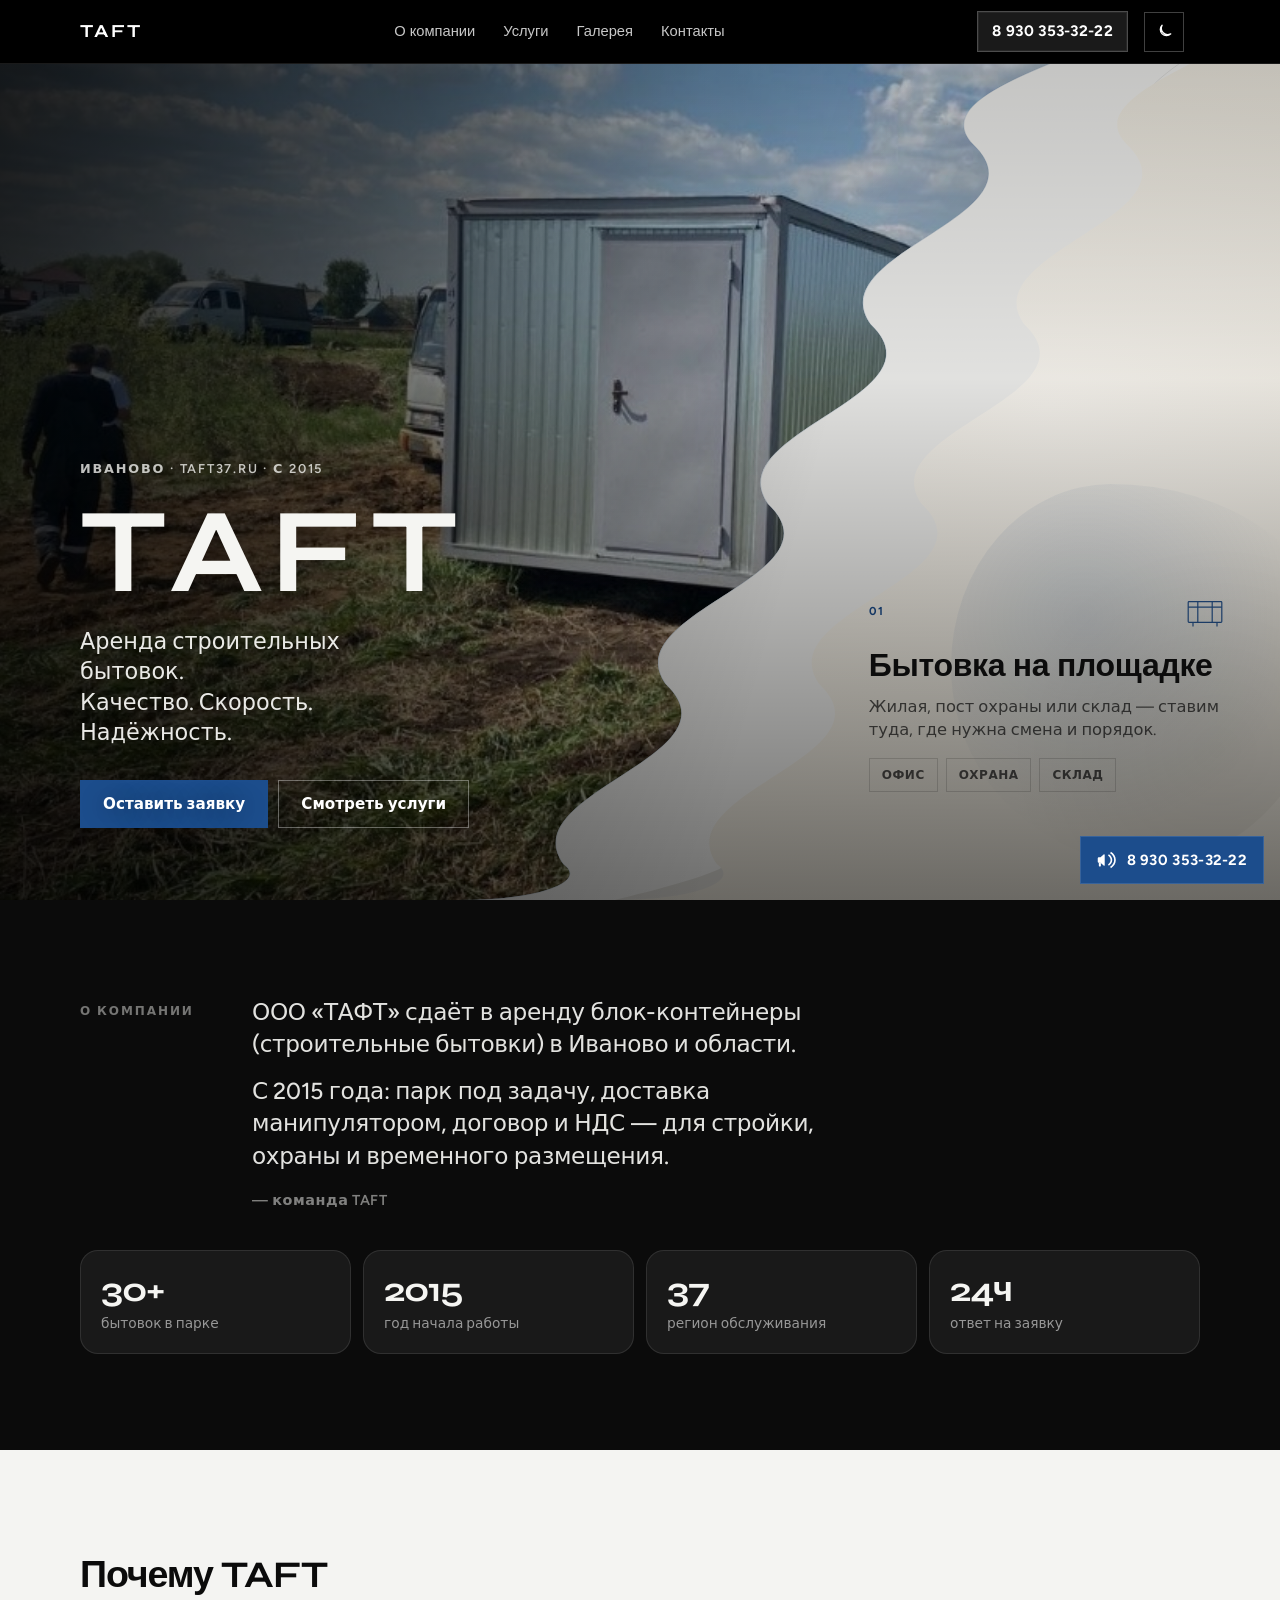
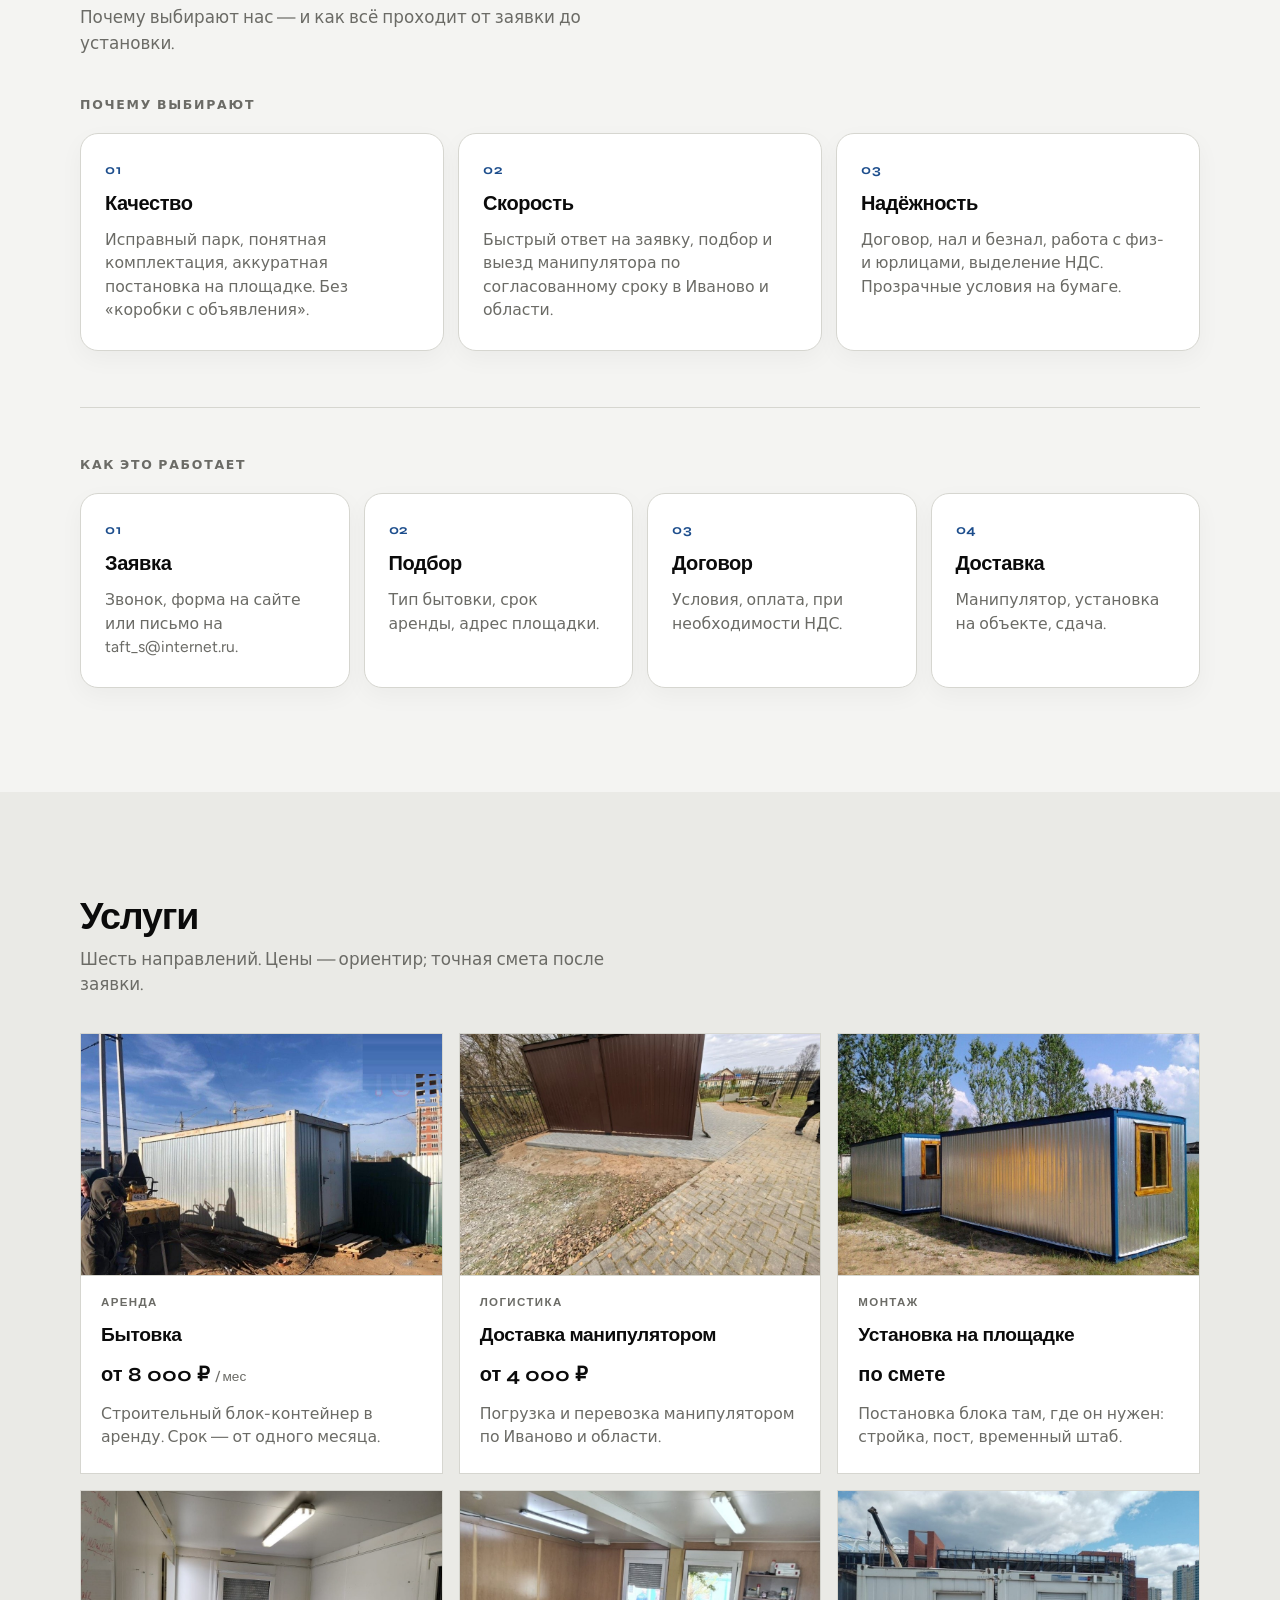
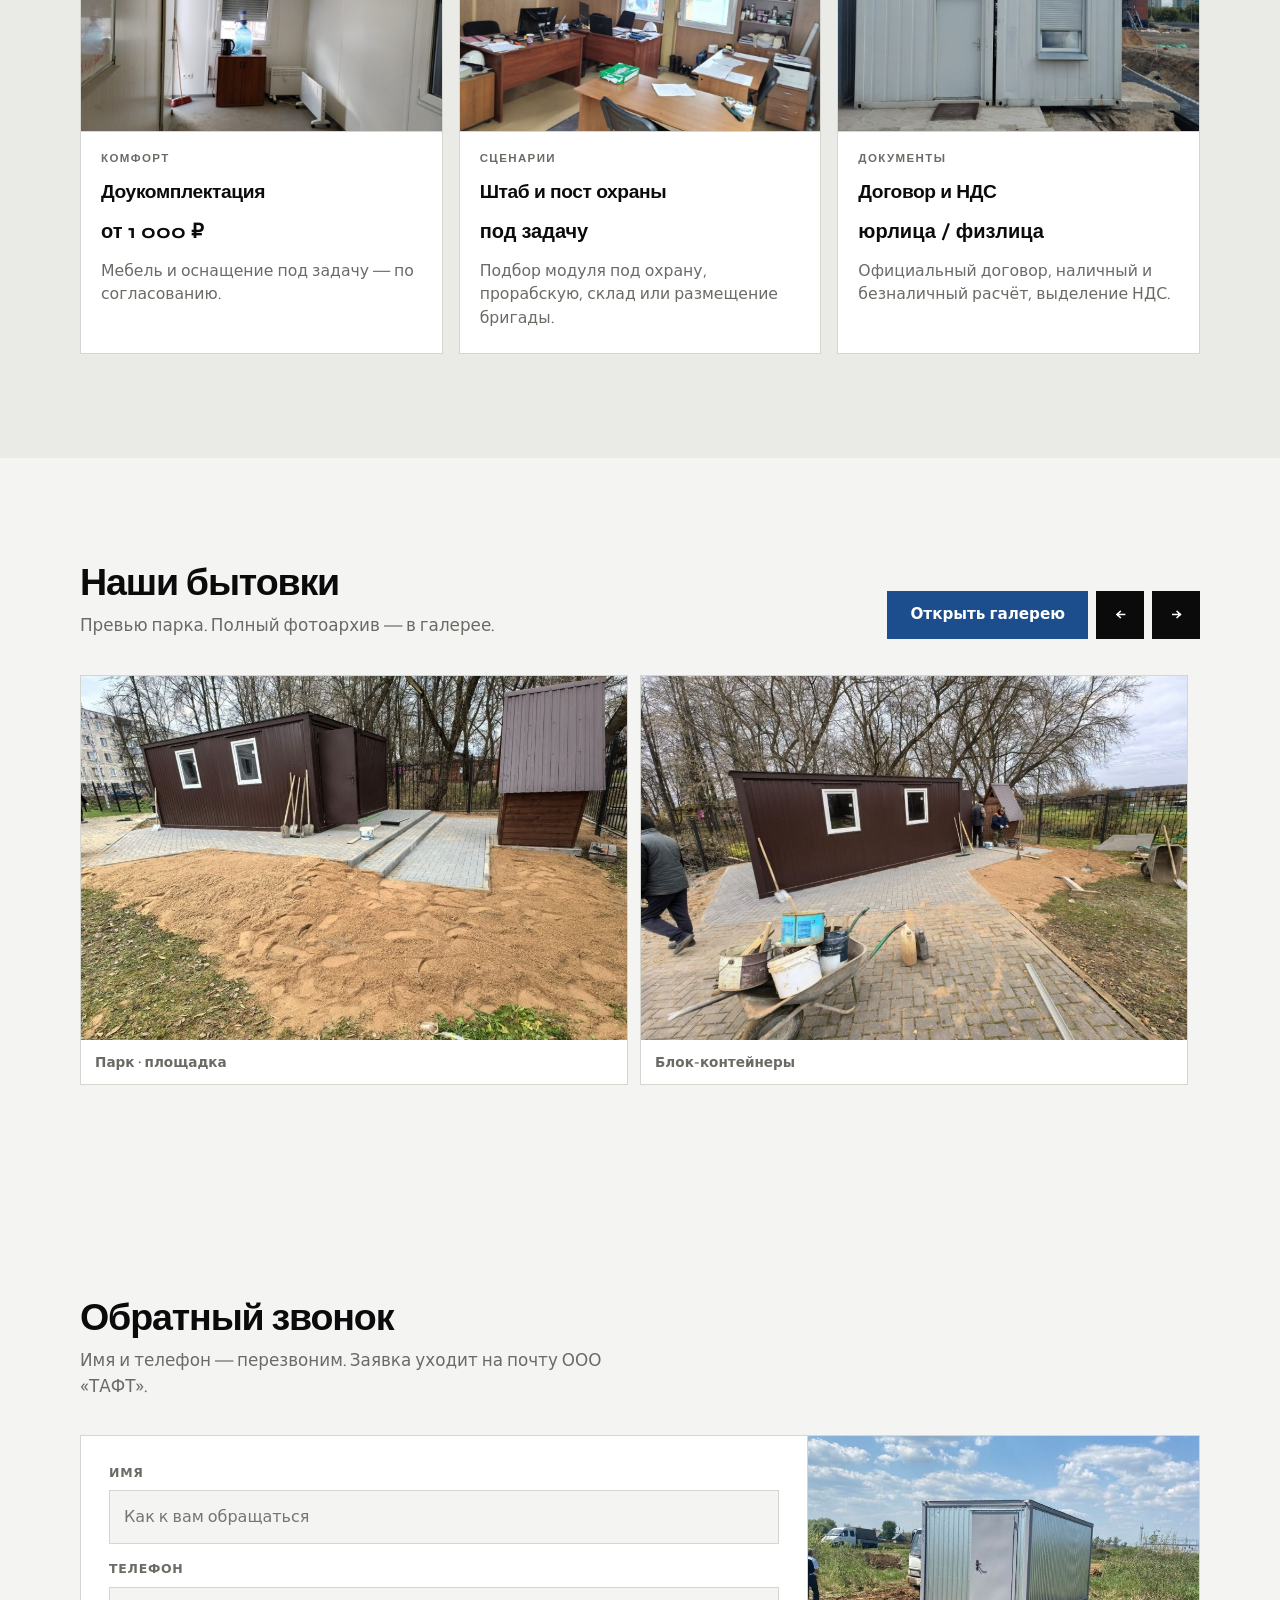
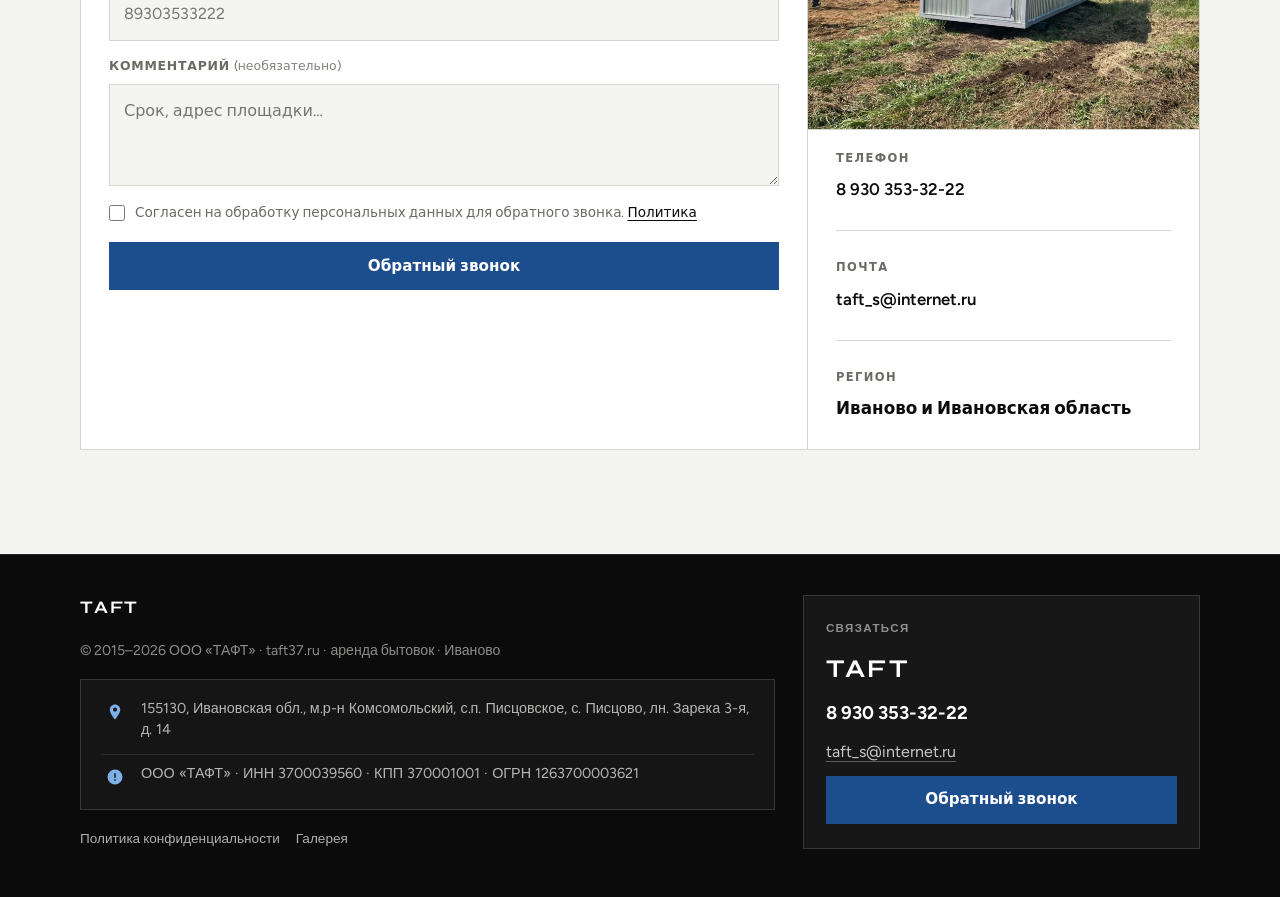
==== commit 491925d6: "final" ====
--- a/site/index.html
+++ b/site/index.html
@@ -35,6 +35,17 @@
   <link rel="preconnect" href="https://fonts.gstatic.com" crossorigin />
   <link href="https://fonts.googleapis.com/css2?family=Figtree:wght@400;500;600;700&family=Syne:wght@700&display=swap" rel="stylesheet" />
   <link rel="stylesheet" href="css/styles.css" />
+  <script>
+    (function () {
+      try {
+        var t = localStorage.getItem("taft-theme");
+        if (t !== "light" && t !== "dark") t = "light";
+        document.documentElement.setAttribute("data-theme", t);
+      } catch (e) {
+        document.documentElement.setAttribute("data-theme", "light");
+      }
+    })();
+  </script>
 
   <script type="application/ld+json">
   {
@@ -83,6 +94,21 @@
         <a href="#contact">Контакты</a>
       </nav>
       <a class="header__phone" href="tel:+79303533222">8 930 353-32-22</a>
+      <button
+        class="theme-toggle"
+        type="button"
+        id="theme-toggle"
+        aria-label="Сменить тему"
+        title="Светлая / тёмная тема"
+      >
+        <svg class="icon-moon" viewBox="0 0 24 24" fill="none" aria-hidden="true">
+          <path d="M21 14.5A8.5 8.5 0 0 1 9.5 3 7 7 0 1 0 21 14.5Z" stroke="currentColor" stroke-width="1.8" stroke-linejoin="round"/>
+        </svg>
+        <svg class="icon-sun" viewBox="0 0 24 24" fill="none" aria-hidden="true">
+          <circle cx="12" cy="12" r="4" stroke="currentColor" stroke-width="1.8"/>
+          <path d="M12 2v2M12 20v2M2 12h2M20 12h2M4.9 4.9l1.4 1.4M17.7 17.7l1.4 1.4M4.9 19.1l1.4-1.4M17.7 6.3l1.4-1.4" stroke="currentColor" stroke-width="1.8" stroke-linecap="round"/>
+        </svg>
+      </button>
       <button class="nav-toggle" type="button" aria-expanded="false" aria-controls="nav" aria-label="Меню">
         <span></span><span></span>
       </button>
--- a/site/css/styles.css
+++ b/site/css/styles.css
@@ -1,5 +1,6 @@
 /* TAFT — square, calm, Apple-like density without chrome clutter */
-:root {
+:root,
+html[data-theme="light"] {
   --ink: #0b0b0b;
   --ink-2: #1a1a1a;
   --paper: #f4f4f2;
@@ -9,10 +10,45 @@
   --accent: #1c4d8c;
   --accent-ink: #ffffff;
   --hero-fg: #f5f5f2;
+  --header-bg: #000000;
+  --header-fg: #ffffff;
+  --surface: #ffffff;
+  --surface-2: #fafaf8;
+  --nav-bg: #0b0b0b;
+  --footer-bg: #0b0b0b;
+  --footer-fg: rgba(245, 245, 242, 0.55);
+  --invert-block: #0b0b0b;
+  --invert-fg: #f5f5f2;
   --shell: 1120px;
   --pad: clamp(16px, 4vw, 40px);
   --header-h: 64px;
   --ease: cubic-bezier(0.22, 1, 0.36, 1);
+}
+
+html[data-theme="dark"] {
+  --ink: #f2f2ee;
+  --ink-2: #e4e4de;
+  --paper: #0e0e0e;
+  --paper-2: #161616;
+  --muted: #9a9a94;
+  --line: #2c2c2c;
+  --accent: #4d8fd6;
+  --accent-ink: #0b0b0b;
+  --hero-fg: #f5f5f2;
+  --header-bg: #000000;
+  --header-fg: #ffffff;
+  --surface: #1a1a1a;
+  --surface-2: #141414;
+  --nav-bg: #000000;
+  --footer-bg: #000000;
+  --footer-fg: rgba(245, 245, 242, 0.55);
+  --invert-block: #161616;
+  --invert-fg: #f5f5f2;
+  color-scheme: dark;
+}
+
+html[data-theme="light"] {
+  color-scheme: light;
 }
 
 *,
@@ -37,6 +73,11 @@
   text-rendering: optimizeLegibility;
 }
 
+body.nav-open {
+  overflow: hidden;
+  touch-action: none;
+}
+
 img {
   display: block;
   max-width: 100%;
@@ -47,6 +88,7 @@
   color: inherit;
   text-decoration-thickness: 1px;
   text-underline-offset: 3px;
+  touch-action: manipulation;
 }
 
 button,
@@ -54,6 +96,7 @@
 textarea {
   font: inherit;
   border-radius: 0;
+  touch-action: manipulation;
 }
 
 .shell {
@@ -61,19 +104,19 @@
   margin-inline: auto;
 }
 
-/* Header — solid black bar, no overflow */
+/* Header — solid bar (overflow visible: mobile nav must not be clipped) */
 .header {
   position: fixed;
   inset: 0 0 auto;
   z-index: 100;
   height: var(--header-h);
-  background: #000;
+  background: var(--header-bg);
   border-bottom: 1px solid rgba(255, 255, 255, 0.1);
-  overflow: hidden;
+  overflow: visible;
 }
 
 .header.is-solid {
-  background: #000;
+  background: var(--header-bg);
 }
 
 .header__inner {
@@ -83,9 +126,9 @@
   margin-inline: auto;
   height: 100%;
   display: grid;
-  grid-template-columns: auto 1fr auto auto;
+  grid-template-columns: auto 1fr auto auto auto;
   align-items: center;
-  gap: 20px;
+  gap: 16px;
   max-width: 100%;
 }
 
@@ -95,7 +138,7 @@
   font-size: 1.15rem;
   letter-spacing: 0.1em;
   text-decoration: none;
-  color: #fff;
+  color: var(--header-fg);
 }
 
 .nav {
@@ -156,7 +199,50 @@
   display: block;
   width: 18px;
   height: 1px;
-  background: #fff;
+  background: var(--header-fg);
+}
+
+.theme-toggle {
+  width: 40px;
+  height: 40px;
+  padding: 0;
+  border: 1px solid rgba(255, 255, 255, 0.25);
+  background: transparent;
+  color: var(--header-fg);
+  cursor: pointer;
+  display: inline-flex;
+  align-items: center;
+  justify-content: center;
+  flex-shrink: 0;
+  position: relative;
+  z-index: 160;
+}
+
+.theme-toggle:hover {
+  background: rgba(255, 255, 255, 0.1);
+  border-color: rgba(255, 255, 255, 0.4);
+}
+
+.theme-toggle svg {
+  width: 18px;
+  height: 18px;
+  display: block;
+}
+
+.theme-toggle .icon-sun {
+  display: none;
+}
+
+.theme-toggle .icon-moon {
+  display: block;
+}
+
+html[data-theme="dark"] .theme-toggle .icon-sun {
+  display: block;
+}
+
+html[data-theme="dark"] .theme-toggle .icon-moon {
+  display: none;
 }
 
 /* Hero — puzzle pair carousel */
@@ -622,10 +708,10 @@
   background: #333;
 }
 
-/* About — text + rounded stat cards on one black field */
+/* About — text + rounded stat cards on one inverted field */
 .about {
-  background: var(--ink);
-  color: var(--hero-fg);
+  background: var(--invert-block);
+  color: var(--invert-fg);
   padding: clamp(56px, 8vw, 96px) 0;
 }
 
@@ -694,7 +780,7 @@
   letter-spacing: -0.03em;
   line-height: 1;
   margin-bottom: 8px;
-  color: #fff;
+  color: var(--invert-fg);
 }
 
 .about-stat__cap {
@@ -764,7 +850,7 @@
 }
 
 .tile {
-  background: #fff;
+  background: var(--surface);
   border: 1px solid var(--line);
   border-radius: 18px;
   padding: 26px 24px 28px;
@@ -843,7 +929,7 @@
 }
 
 .card {
-  background: #fff;
+  background: var(--surface);
   padding: 28px 24px 32px;
   min-height: 100%;
   border: 1px solid var(--line);
@@ -936,7 +1022,7 @@
 
 .fleet__item {
   scroll-snap-align: start;
-  background: #fff;
+  background: var(--surface);
   border: 1px solid var(--line);
 }
 
@@ -969,7 +1055,7 @@
 
 .form,
 .contact__aside {
-  background: #fff;
+  background: var(--surface);
   padding: 28px;
 }
 
@@ -1082,8 +1168,8 @@
 
 /* Footer */
 .footer {
-  background: #000;
-  color: rgba(245, 245, 242, 0.55);
+  background: var(--footer-bg);
+  color: var(--footer-fg);
   padding: 40px 0 48px;
   border-top: 1px solid rgba(255, 255, 255, 0.1);
 }
@@ -1308,7 +1394,7 @@
 /* —— Phone: same square grid logic, stacked columns —— */
 @media (max-width: 900px) {
   .header__inner {
-    grid-template-columns: 1fr auto auto;
+    grid-template-columns: 1fr auto auto auto;
   }
 
   .nav {
@@ -1316,25 +1402,45 @@
     top: var(--header-h);
     left: 0;
     right: 0;
+    z-index: 150;
     display: none;
     flex-direction: column;
     gap: 0;
-    background: #0b0b0b;
+    background: var(--nav-bg);
     border-bottom: 1px solid rgba(255, 255, 255, 0.1);
     padding: 8px 0;
+    max-height: calc(100dvh - var(--header-h));
+    overflow-y: auto;
+    -webkit-overflow-scrolling: touch;
+    /* collapse grid cell — menu is viewport-fixed */
+    width: 0;
+    height: 0;
+    margin: 0;
+    border: 0;
+    min-height: 0;
   }
 
   .nav.is-open {
     display: flex;
+    width: auto;
+    height: auto;
+    border-bottom: 1px solid rgba(255, 255, 255, 0.1);
+    padding: 8px 0;
   }
 
   .nav a {
-    padding: 14px var(--pad);
+    display: block;
+    padding: 16px var(--pad);
+    min-height: 48px;
     border-bottom: 1px solid rgba(255, 255, 255, 0.06);
+    -webkit-tap-highlight-color: rgba(255, 255, 255, 0.12);
   }
 
   .nav-toggle {
     display: inline-flex;
+    position: relative;
+    z-index: 160;
+    -webkit-tap-highlight-color: rgba(255, 255, 255, 0.12);
   }
 
   .about__intro {
@@ -1415,12 +1521,14 @@
   }
 
   .header__inner {
-    grid-template-columns: auto 1fr auto;
-    gap: 10px;
+    grid-template-columns: auto 1fr auto auto;
+    gap: 8px;
   }
 
   .header__phone {
     justify-self: end;
+    font-size: 0.72rem;
+    padding: 6px 8px;
   }
 
   .about__stats {
@@ -1509,7 +1617,7 @@
   display: block;
   padding: 0;
   border: 1px solid var(--line);
-  background: #fff;
+  background: var(--surface);
   cursor: zoom-in;
   overflow: hidden;
 }
@@ -1569,3 +1677,23 @@
     grid-template-columns: repeat(2, 1fr);
   }
 }
+
+/* Dark theme surface polish */
+html[data-theme="dark"] .tile {
+  box-shadow: none;
+}
+
+html[data-theme="dark"] .tile:hover {
+  box-shadow: none;
+  border-color: rgba(77, 143, 214, 0.35);
+}
+
+html[data-theme="dark"] .btn--square {
+  background: var(--surface);
+  border-color: var(--line);
+  color: var(--ink);
+}
+
+html[data-theme="dark"] .check a {
+  color: var(--ink);
+}
